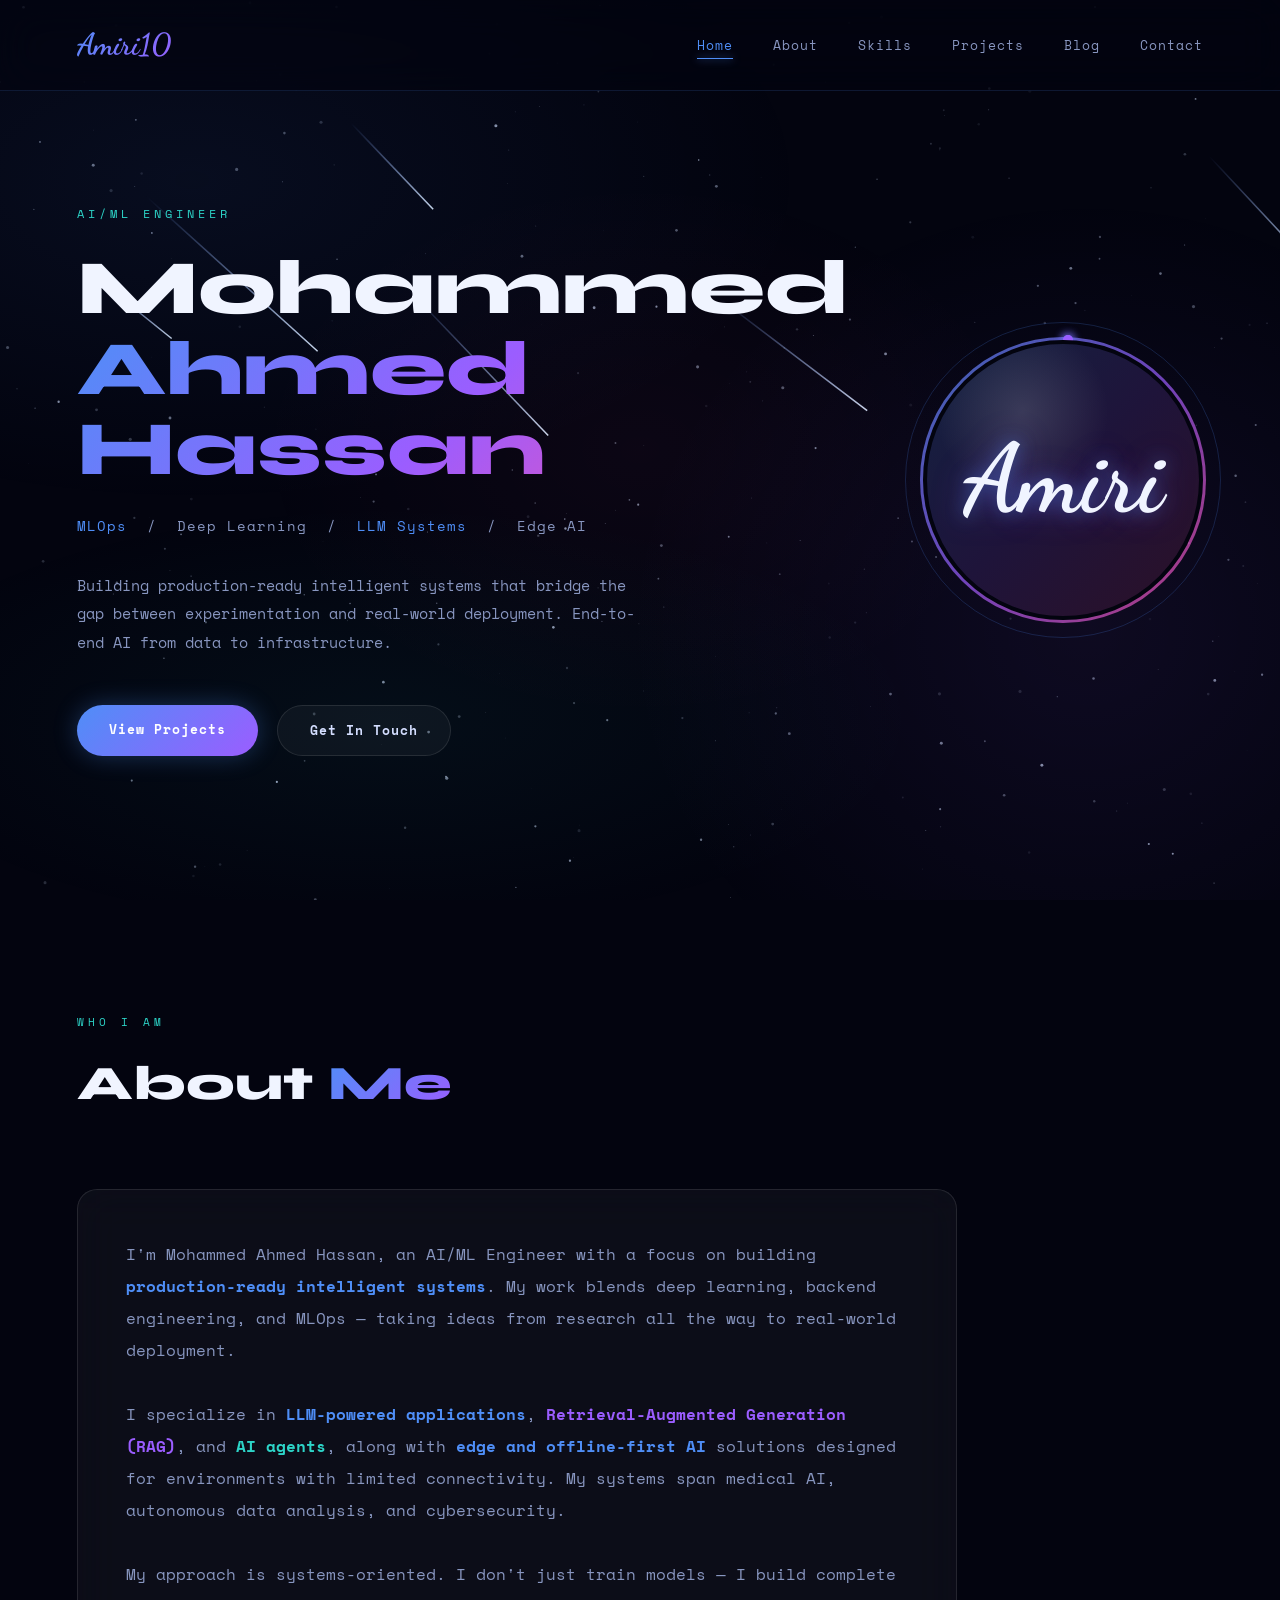
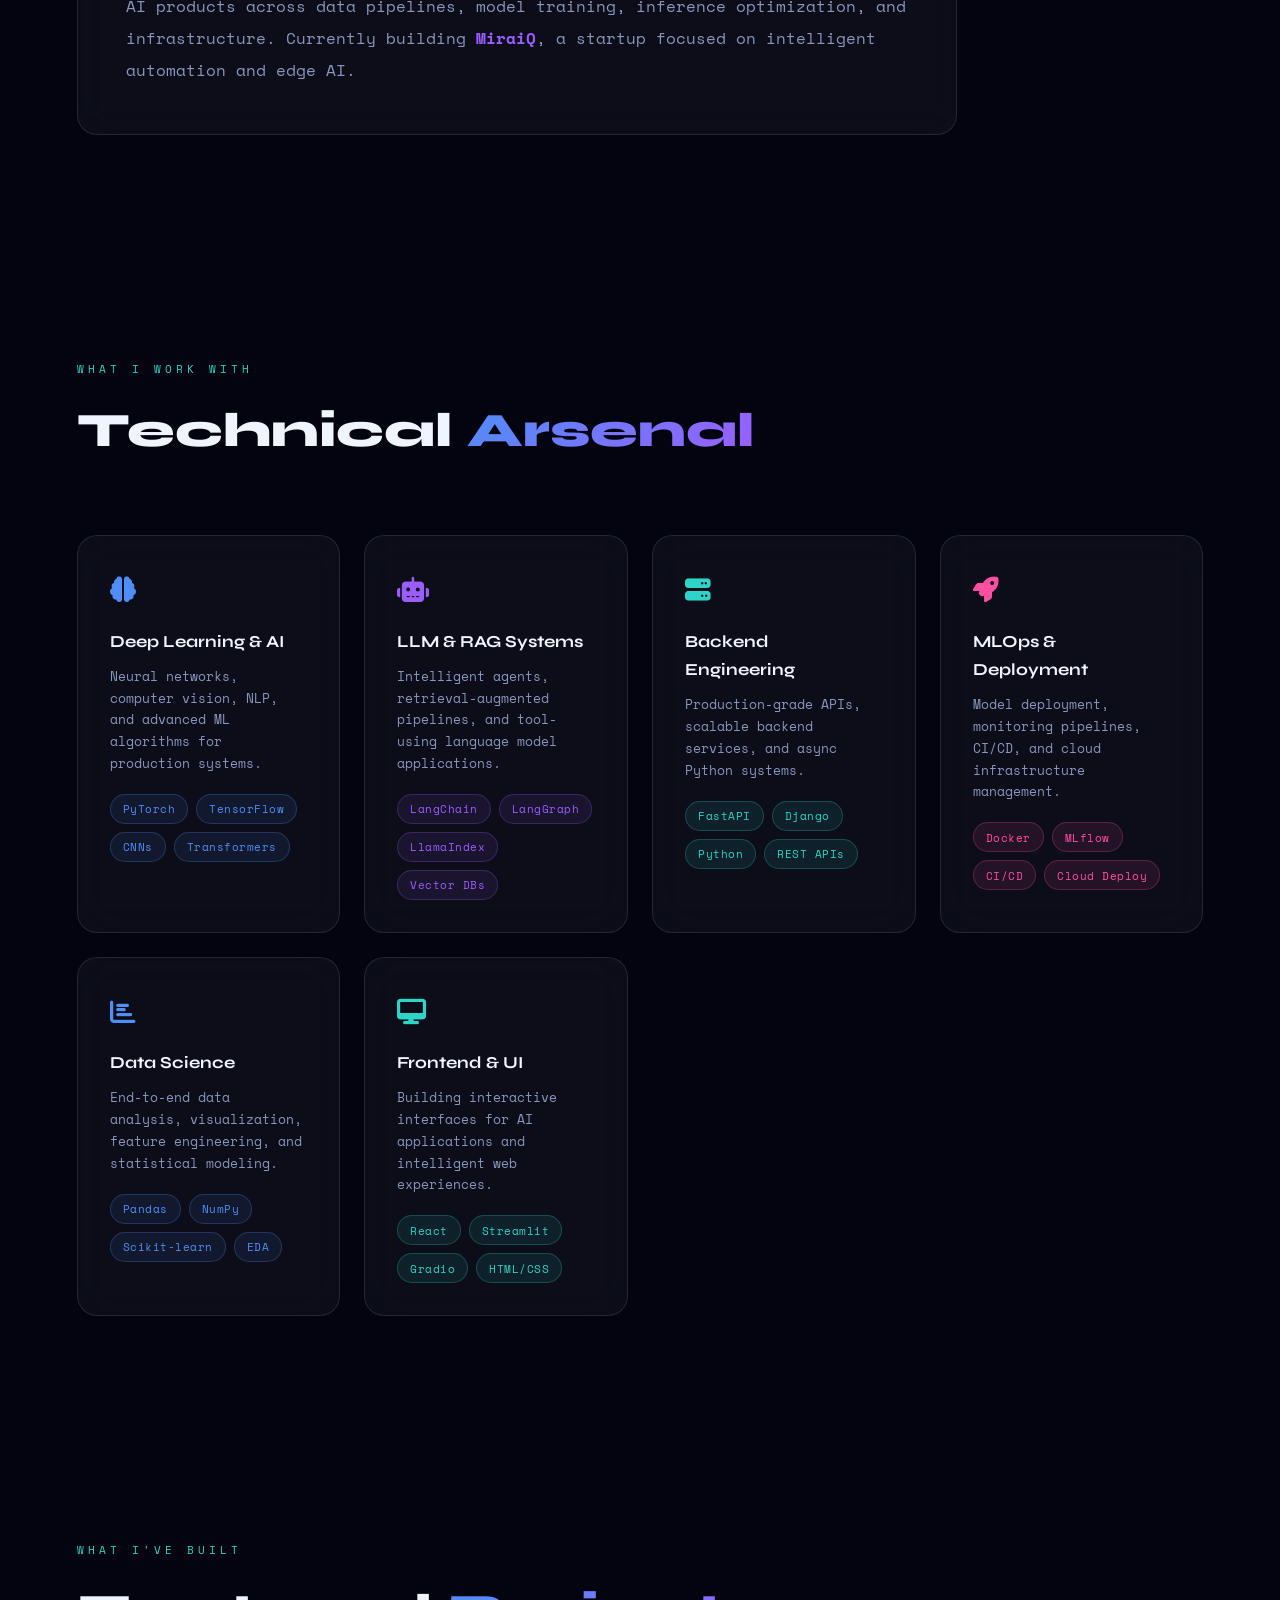
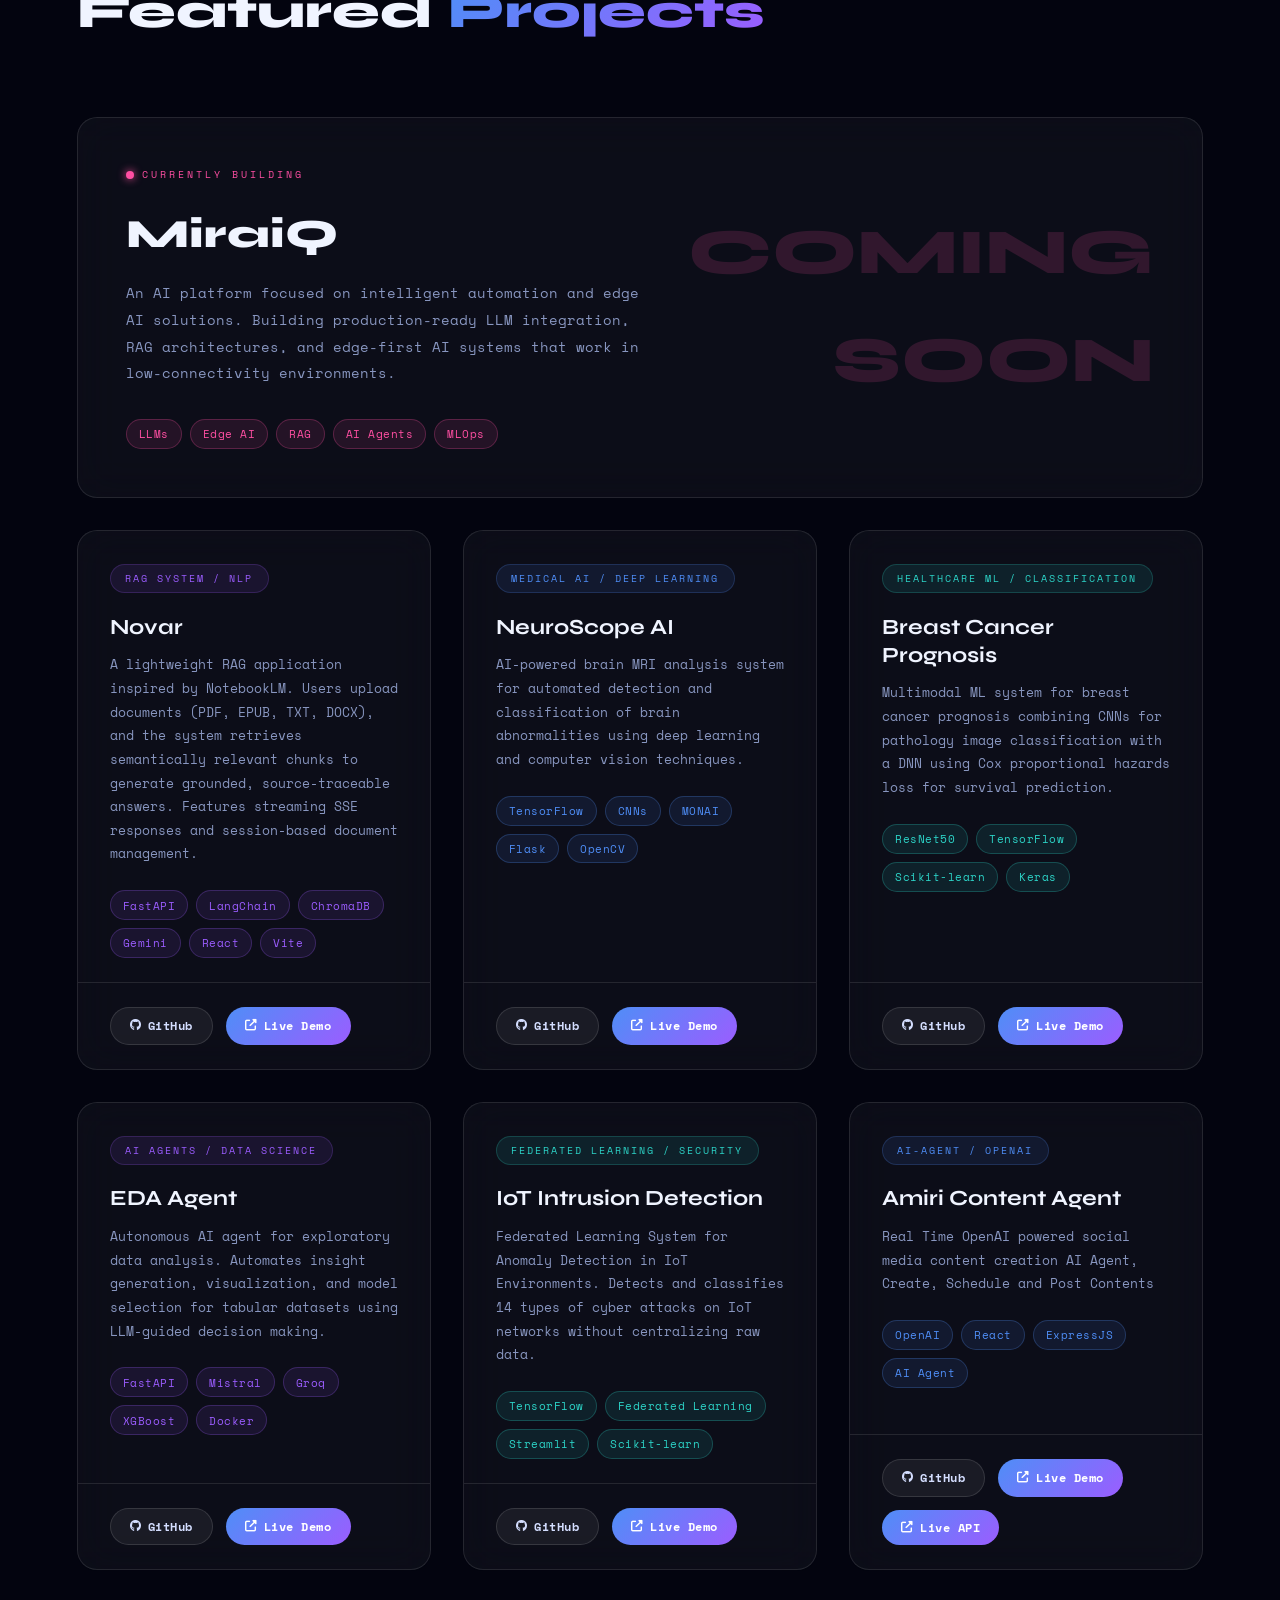
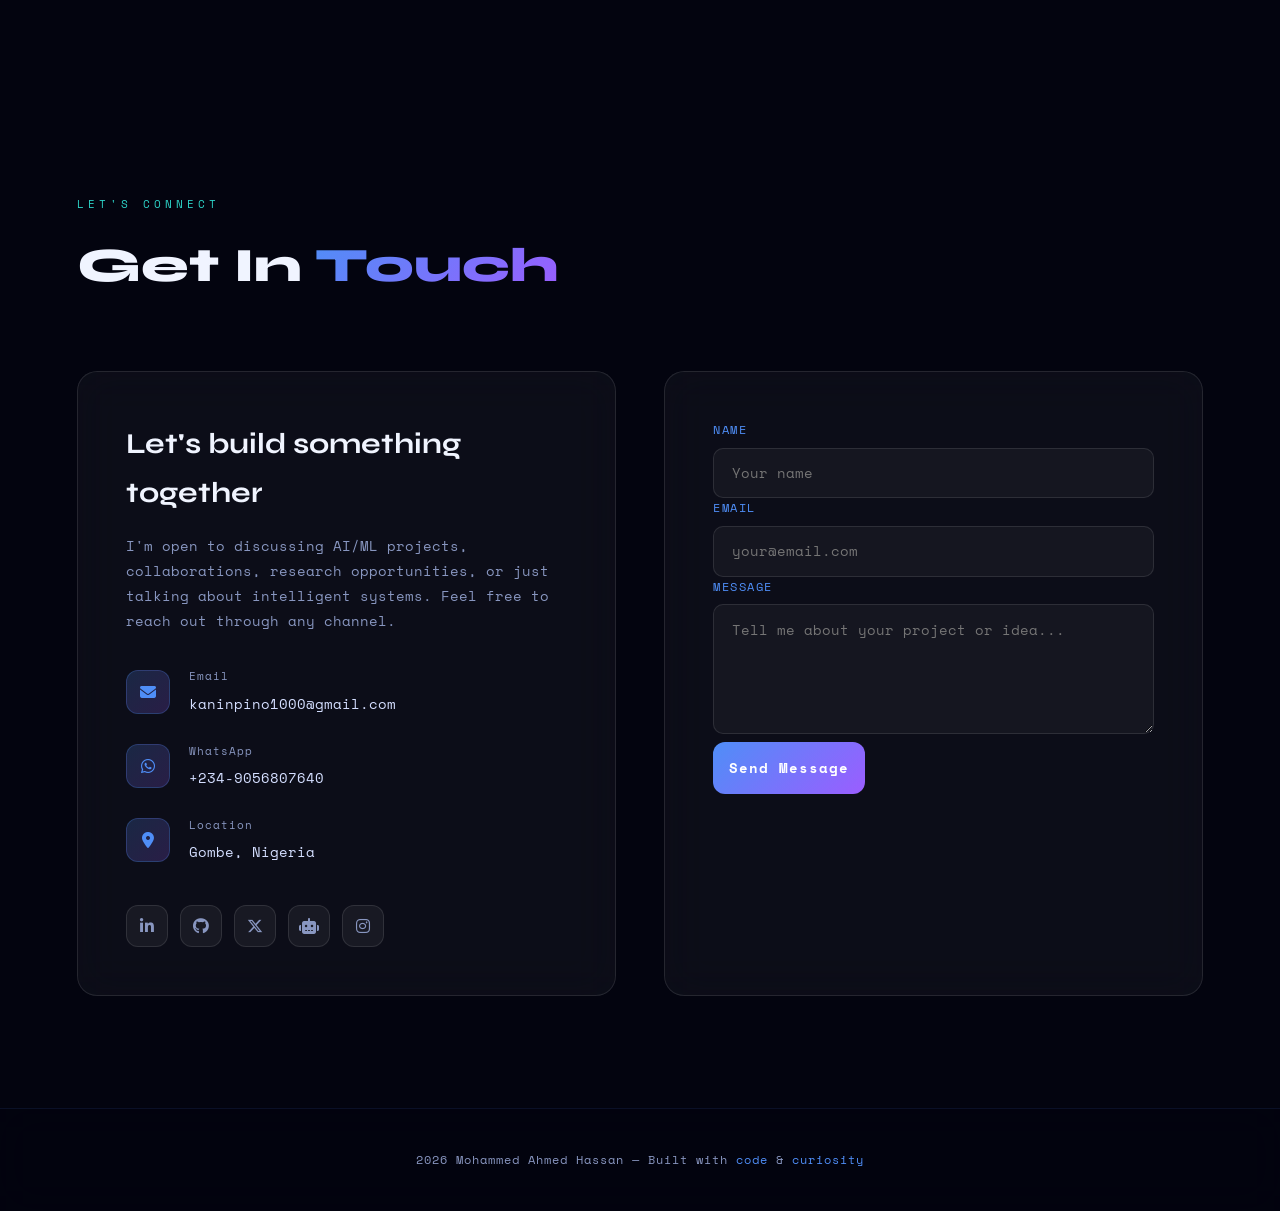
==== index.html @ 3ca3cb8c "Initial commit" ====
<!DOCTYPE html>
<html lang="en">
<head>
    <meta charset="UTF-8">
    <meta name="viewport" content="width=device-width, initial-scale=1.0">
    <title>Mohammed Ahmed Hassan | AI/ML Engineer</title>
    <link href="https://fonts.googleapis.com/css2?family=Syne:wght@400;600;700;800&family=Space+Mono:wght@400;700&family=Dancing+Script:wght@400;700&display=swap" rel="stylesheet">
    <link rel="stylesheet" href="https://cdnjs.cloudflare.com/ajax/libs/font-awesome/6.5.1/css/all.min.css">
    <link rel="stylesheet" href="css/style.css">
</head>
<body>
    <canvas id="starfield"></canvas>
    <div class="nebula-layer"></div>

    <div class="content-wrapper">
        <nav>
            <a href="index.html" class="logo">Amiri10</a>
            <ul class="nav-links" id="navLinks">
                <li><a href="index.html" class="nav-link">Home</a></li>
                <li><a href="index.html#about" class="nav-link">About</a></li>
                <li><a href="index.html#skills" class="nav-link">Skills</a></li>
                <li><a href="index.html#projects" class="nav-link">Projects</a></li>
                <li><a href="blog.html" class="nav-link">Blog</a></li>
                <li><a href="index.html#contact" class="nav-link">Contact</a></li>
            </ul>
            <button class="hamburger" id="hamburger" aria-label="Toggle menu">
                <span></span>
                <span></span>
                <span></span>
            </button>
        </nav>

        <!-- HERO -->
        <section class="hero" id="home">
            <div class="hero-inner">
                <div class="hero-text">
                    <p class="hero-label">AI/ML Engineer</p>
                    <h1 class="hero-name">
                        <span class="line1">Mohammed</span>
                        <span class="line2">Ahmed Hassan</span>
                    </h1>
                    <p class="hero-roles">
                        <span>MLOps</span> &nbsp;/&nbsp; Deep Learning &nbsp;/&nbsp; <span>LLM Systems</span> &nbsp;/&nbsp; Edge AI
                    </p>
                    <p class="hero-desc">
                        Building production-ready intelligent systems that bridge the gap between experimentation and real-world deployment. End-to-end AI from data to infrastructure.
                    </p>
                    <div class="hero-btns">
                        <a href="#projects" class="btn btn-primary">View Projects</a>
                        <a href="#contact" class="btn btn-ghost">Get In Touch</a>
                    </div>
                </div>
                <div class="hero-photo-wrap">
                    <div class="orbit-dot"></div>
                    <div class="orbit-dot"></div>
                    <div class="hero-photo text-avatar">Amiri</div>
                </div>
            </div>
        </section>

        <!-- ABOUT -->
        <section id="about">
            <div class="section-header reveal">
                <span class="section-eyebrow">Who I am</span>
                <h2 class="section-title">About <span>Me</span></h2>
            </div>
            <div class="glass about-body reveal">
                I'm Mohammed Ahmed Hassan, an AI/ML Engineer with a focus on building
                <span class="highlight">production-ready intelligent systems</span>. My work blends deep learning,
                backend engineering, and MLOps — taking ideas from research all the way to real-world deployment.
                <br><br>
                I specialize in <span class="highlight">LLM-powered applications</span>,
                <span class="highlight-purple">Retrieval-Augmented Generation (RAG)</span>, and
                <span class="highlight-teal">AI agents</span>, along with
                <span class="highlight">edge and offline-first AI</span> solutions designed for environments
                with limited connectivity. My systems span medical AI, autonomous data analysis, and cybersecurity.
                <br><br>
                My approach is systems-oriented. I don't just train models — I build complete AI products across
                data pipelines, model training, inference optimization, and infrastructure. Currently building
                <span class="highlight-purple">MiraiQ</span>, a startup focused on intelligent automation and edge AI.
            </div>
        </section>

        <!-- SKILLS -->
        <section id="skills">
            <div class="section-header reveal">
                <span class="section-eyebrow">What I work with</span>
                <h2 class="section-title">Technical <span>Arsenal</span></h2>
            </div>
            <div class="skills-grid">
                <div class="glass skill-card reveal">
                    <span class="skill-icon" style="color: var(--nebula-blue)"><i class="fas fa-brain"></i></span>
                    <h3>Deep Learning & AI</h3>
                    <p>Neural networks, computer vision, NLP, and advanced ML algorithms for production systems.</p>
                    <div class="tags">
                        <span class="tag">PyTorch</span>
                        <span class="tag">TensorFlow</span>
                        <span class="tag">CNNs</span>
                        <span class="tag">Transformers</span>
                    </div>
                </div>
                <div class="glass skill-card reveal">
                    <span class="skill-icon" style="color: var(--nebula-purple)"><i class="fas fa-robot"></i></span>
                    <h3>LLM & RAG Systems</h3>
                    <p>Intelligent agents, retrieval-augmented pipelines, and tool-using language model applications.</p>
                    <div class="tags">
                        <span class="tag purple">LangChain</span>
                        <span class="tag purple">LangGraph</span>
                        <span class="tag purple">LlamaIndex</span>
                        <span class="tag purple">Vector DBs</span>
                    </div>
                </div>
                <div class="glass skill-card reveal">
                    <span class="skill-icon" style="color: var(--nebula-teal)"><i class="fas fa-server"></i></span>
                    <h3>Backend Engineering</h3>
                    <p>Production-grade APIs, scalable backend services, and async Python systems.</p>
                    <div class="tags">
                        <span class="tag teal">FastAPI</span>
                        <span class="tag teal">Django</span>
                        <span class="tag teal">Python</span>
                        <span class="tag teal">REST APIs</span>
                    </div>
                </div>
                <div class="glass skill-card reveal">
                    <span class="skill-icon" style="color: var(--nebula-pink)"><i class="fas fa-rocket"></i></span>
                    <h3>MLOps & Deployment</h3>
                    <p>Model deployment, monitoring pipelines, CI/CD, and cloud infrastructure management.</p>
                    <div class="tags">
                        <span class="tag pink">Docker</span>
                        <span class="tag pink">MLflow</span>
                        <span class="tag pink">CI/CD</span>
                        <span class="tag pink">Cloud Deploy</span>
                    </div>
                </div>
                <div class="glass skill-card reveal">
                    <span class="skill-icon" style="color: var(--nebula-blue)"><i class="fas fa-chart-bar"></i></span>
                    <h3>Data Science</h3>
                    <p>End-to-end data analysis, visualization, feature engineering, and statistical modeling.</p>
                    <div class="tags">
                        <span class="tag">Pandas</span>
                        <span class="tag">NumPy</span>
                        <span class="tag">Scikit-learn</span>
                        <span class="tag">EDA</span>
                    </div>
                </div>
                <div class="glass skill-card reveal">
                    <span class="skill-icon" style="color: var(--nebula-teal)"><i class="fas fa-desktop"></i></span>
                    <h3>Frontend & UI</h3>
                    <p>Building interactive interfaces for AI applications and intelligent web experiences.</p>
                    <div class="tags">
                        <span class="tag teal">React</span>
                        <span class="tag teal">Streamlit</span>
                        <span class="tag teal">Gradio</span>
                        <span class="tag teal">HTML/CSS</span>
                    </div>
                </div>
            </div>
        </section>

        <!-- PROJECTS -->
        <section id="projects">
            <div class="section-header reveal">
                <span class="section-eyebrow">What I've built</span>
                <h2 class="section-title">Featured <span>Projects</span></h2>
            </div>
            <div class="projects-grid">

                <!-- MiraiQ Featured -->
                <div class="glass featured-card reveal">
                    <div>
                        <div class="featured-label">
                            <div class="pulse-dot"></div>
                            Currently Building
                        </div>
                        <h3>MiraiQ</h3>
                        <p>An AI platform focused on intelligent automation and edge AI solutions. Building production-ready LLM integration, RAG architectures, and edge-first AI systems that work in low-connectivity environments.</p>
                        <div class="tags" style="margin-bottom: 0;">
                            <span class="tag pink">LLMs</span>
                            <span class="tag pink">Edge AI</span>
                            <span class="tag pink">RAG</span>
                            <span class="tag pink">AI Agents</span>
                            <span class="tag pink">MLOps</span>
                        </div>
                    </div>
                    <div style="text-align: right; padding: 1rem 0;">
                        <div style="font-size: 4rem; opacity: 0.15; font-family: 'Syne', sans-serif; font-weight: 800; color: var(--nebula-pink); white-space: nowrap;">COMING<br>SOON</div>
                    </div>
                </div>

                <!-- NOVAR -->
                <div class="glass project-card reveal">
                    <div class="project-top">
                        <span class="project-badge purple">RAG System / NLP</span>
                        <h3>Novar</h3>
                        <p>A lightweight RAG application inspired by NotebookLM. Users upload documents (PDF, EPUB, TXT, DOCX), and the system retrieves semantically relevant chunks to generate grounded, source-traceable answers. Features streaming SSE responses and session-based document management.</p>
                        <div class="tags">
                            <span class="tag purple">FastAPI</span>
                            <span class="tag purple">LangChain</span>
                            <span class="tag purple">ChromaDB</span>
                            <span class="tag purple">Gemini</span>
                            <span class="tag purple">React</span>
                            <span class="tag purple">Vite</span>
                        </div>
                    </div>
                    <div class="project-bottom">
                        <a href="https://github.com/MohammedAH10/Novar-Network-of-Vecrtorized-Archive-Retrieval" target="_blank" class="proj-link github"><i class="fab fa-github"></i> GitHub</a>
                        <a href="https://novar-ui.onrender.com" target="_blank" class="proj-link demo"><i class="fas fa-external-link-alt"></i> Live Demo</a>
                    </div>
                </div>

                <!-- Brain MRI -->
                <div class="glass project-card reveal">
                    <div class="project-top">
                        <span class="project-badge">Medical AI / Deep Learning</span>
                        <h3>NeuroScope AI</h3>
                        <p>AI-powered brain MRI analysis system for automated detection and classification of brain abnormalities using deep learning and computer vision techniques.</p>
                        <div class="tags">
                            <span class="tag">TensorFlow</span>
                            <span class="tag">CNNs</span>
                            <span class="tag">MONAI</span>
                            <span class="tag">Flask</span>
                            <span class="tag">OpenCV</span>
                        </div>
                    </div>
                    <div class="project-bottom">
                        <a href="https://github.com/MohammedAH10/MyFinalYearProject" target="_blank" class="proj-link github"><i class="fab fa-github"></i> GitHub</a>
                        <a href="https://huggingface.co/spaces/MohammedAH/NeuroScope-AI" target="_blank" class="proj-link demo"><i class="fas fa-external-link-alt"></i> Live Demo</a>
                    </div>
                </div>

                <!-- Breast Cancer -->
                <div class="glass project-card reveal">
                    <div class="project-top">
                        <span class="project-badge teal">Healthcare ML / Classification</span>
                        <h3>Breast Cancer Prognosis</h3>
                        <p>Multimodal ML system for breast cancer prognosis combining CNNs for pathology image classification with a DNN using Cox proportional hazards loss for survival prediction.</p>
                        <div class="tags">
                            <span class="tag teal">ResNet50</span>
                            <span class="tag teal">TensorFlow</span>
                            <span class="tag teal">Scikit-learn</span>
                            <span class="tag teal">Keras</span>
                        </div>
                    </div>
                    <div class="project-bottom">
                        <a href="https://github.com/MohammedAH10/BreastCancerPrognosis" target="_blank" class="proj-link github"><i class="fab fa-github"></i> GitHub</a>
                        <a href="https://breastcancerprognosis-1.onrender.com" target="_blank" class="proj-link demo"><i class="fas fa-external-link-alt"></i> Live Demo</a>
                    </div>
                </div>

                <!-- EDA Agent -->
                <div class="glass project-card reveal">
                    <div class="project-top">
                        <span class="project-badge purple">AI Agents / Data Science</span>
                        <h3>EDA Agent</h3>
                        <p>Autonomous AI agent for exploratory data analysis. Automates insight generation, visualization, and model selection for tabular datasets using LLM-guided decision making.</p>
                        <div class="tags">
                            <span class="tag purple">FastAPI</span>
                            <span class="tag purple">Mistral</span>
                            <span class="tag purple">Groq</span>
                            <span class="tag purple">XGBoost</span>
                            <span class="tag purple">Docker</span>
                        </div>
                    </div>
                    <div class="project-bottom">
                        <a href="https://github.com/MohammedAH10/ExploratoryDataAnalysis-Agent" target="_blank" class="proj-link github"><i class="fab fa-github"></i> GitHub</a>
                        <a href="https://exploratorydataanalysis-agent.onrender.com" target="_blank" class="proj-link demo"><i class="fas fa-external-link-alt"></i> Live Demo</a>
                    </div>
                </div>

                <!-- IoT Intrusion -->
                <div class="glass project-card reveal">
                    <div class="project-top">
                        <span class="project-badge teal">Federated Learning / Security</span>
                        <h3>IoT Intrusion Detection</h3>
                        <p>Federated Learning System for Anomaly Detection in IoT Environments. Detects and classifies 14 types of cyber attacks on IoT networks without centralizing raw data.</p>
                        <div class="tags">
                            <span class="tag teal">TensorFlow</span>
                            <span class="tag teal">Federated Learning</span>
                            <span class="tag teal">Streamlit</span>
                            <span class="tag teal">Scikit-learn</span>
                        </div>
                    </div>
                    <div class="project-bottom">
                        <a href="https://huggingface.co/spaces/MohammedAH/Intrusion-Detection/tree/main" target="_blank" class="proj-link github"><i class="fab fa-github"></i> GitHub</a>
                        <a href="https://huggingface.co/spaces/MohammedAH/Intrusion-Detection" target="_blank" class="proj-link demo"><i class="fas fa-external-link-alt"></i> Live Demo</a>
                    </div>
                </div>

                <!-- Social media content agent -->
                <div class="glass project-card reveal">
                    <div class="project-top">
                        <span class="project-badge">AI-Agent / OpenAI</span>
                        <h3>Amiri Content Agent</h3>
                        <p>Real Time OpenAI powered social media content creation AI Agent, Create, Schedule and Post Contents</p>
                        <div class="tags">
                            <span class="tag">OpenAI</span>
                            <span class="tag">React</span>
                            <span class="tag">ExpressJS</span>
                            <span class="tag">AI Agent</span>
                        </div>
                    </div>
                    <div class="project-bottom">
                        <a href="https://github.com/MohammedAH10/Lyra-Content-Agent" target="_blank" class="proj-link github"><i class="fab fa-github"></i> GitHub</a>
                        <a href="https://amiri-content-agent.vercel.app" target="_blank" class="proj-link demo"><i class="fas fa-external-link-alt"></i> Live Demo</a>
                        <a href="https://lyra-content-agent.vercel.app" target="_blank" class="proj-link demo"><i class="fas fa-external-link-alt"></i> Live API</a>
                    </div>
                </div>

            </div>
        </section>

        <!-- CONTACT -->
        <section id="contact">
            <div class="section-header reveal">
                <span class="section-eyebrow">Let's connect</span>
                <h2 class="section-title">Get In <span>Touch</span></h2>
            </div>
            <div class="contact-grid">
                <div class="glass contact-left reveal">
                    <h3>Let's build something together</h3>
                    <p>I'm open to discussing AI/ML projects, collaborations, research opportunities, or just talking about intelligent systems. Feel free to reach out through any channel.</p>

                    <div class="contact-item">
                        <div class="contact-icon"><i class="fas fa-envelope"></i></div>
                        <div class="info">
                            <p>Email</p>
                            <a href="mailto:kaninpino1000@gmail.com">kaninpino1000@gmail.com</a>
                        </div>
                    </div>
                    <div class="contact-item">
                        <div class="contact-icon"><i class="fab fa-whatsapp"></i></div>
                        <div class="info">
                            <p>WhatsApp</p>
                            <a href="https://wa.me/2349056807640" target="_blank">+234-9056807640</a>
                        </div>
                    </div>
                    <div class="contact-item">
                        <div class="contact-icon"><i class="fas fa-map-marker-alt"></i></div>
                        <div class="info">
                            <p>Location</p>
                            <span>Gombe, Nigeria</span>
                        </div>
                    </div>

                    <div class="socials">
                        <a href="https://www.linkedin.com/in/mohammedah10?" target="_blank" class="social-btn" title="LinkedIn"><i class="fab fa-linkedin-in"></i></a>
                        <a href="https://github.com/MohammedAH10" target="_blank" class="social-btn" title="GitHub"><i class="fab fa-github"></i></a>
                        <a href="https://x.com/MohammedAH70" target="_blank" class="social-btn" title="X (Twitter)"><i class="fab fa-x-twitter"></i></a>
                        <a href="https://huggingface.co/MohammedAH" target="_blank" class="social-btn" title="HuggingFace"><i class="fas fa-robot"></i></a>
                        <a href="https://www.instagram.com/moh_amir10" target="_blank" class="social-btn" title="Instagram"><i class="fab fa-instagram"></i></a>
                    </div>
                </div>

                <div class="glass contact-form reveal">
                    <form action="https://formspree.io/f/YOUR_FORM_ID" method="POST">
                        <div class="form-group">
                            <label for="name">Name</label>
                            <input type="text" id="name" name="name" placeholder="Your name" required>
                        </div>
                        <div class="form-group">
                            <label for="email">Email</label>
                            <input type="email" id="email" name="email" placeholder="your@email.com" required>
                        </div>
                        <div class="form-group">
                            <label for="message">Message</label>
                            <textarea id="message" name="message" placeholder="Tell me about your project or idea..." required></textarea>
                        </div>
                        <button type="submit" class="btn-submit">Send Message</button>
                    </form>
                </div>
            </div>
        </section>

        <footer>
            <p>2026 Mohammed Ahmed Hassan &mdash; Built with <span>code</span> &amp; <span>curiosity</span></p>
        </footer>
    </div>

    <script src="js/app.js"></script>
</body>
</html>
---- css/style.css ----
/* =============================================
   SHARED DESIGN SYSTEM
   Mohammed Ahmed Hassan — Portfolio & Blog
   ============================================= */

:root {
    --space-black: #03040f;
    --space-deep: #070b1a;
    --space-dark: #0c1228;
    --glass-bg: rgba(255, 255, 255, 0.04);
    --glass-border: rgba(255, 255, 255, 0.1);
    --glass-hover: rgba(255, 255, 255, 0.08);
    --nebula-blue: #4f8ef7;
    --nebula-purple: #9b5dff;
    --nebula-pink: #ff4fa3;
    --nebula-teal: #2dd4c8;
    --star-white: #e8f0ff;
    --text: #d4deff;
    --text-dim: #8896c0;
    --text-bright: #f0f4ff;
    --accent-glow: rgba(79, 142, 247, 0.3);
}

* { margin: 0; padding: 0; box-sizing: border-box; }
html { scroll-behavior: smooth; }

body {
    font-family: 'Space Mono', monospace;
    background: var(--space-black);
    color: var(--text);
    overflow-x: hidden;
    line-height: 1.7;
}

/* ---- CANVAS STARFIELD ---- */
#starfield {
    position: fixed;
    top: 0; left: 0;
    width: 100%; height: 100%;
    z-index: 0;
    pointer-events: none;
}

/* ---- NEBULA BACKGROUND ---- */
.nebula-layer {
    position: fixed;
    top: 0; left: 0;
    width: 100%; height: 100%;
    z-index: 0;
    pointer-events: none;
    background:
        radial-gradient(ellipse 80% 60% at 15% 20%, rgba(79, 142, 247, 0.07) 0%, transparent 60%),
        radial-gradient(ellipse 60% 80% at 85% 70%, rgba(155, 93, 255, 0.08) 0%, transparent 60%),
        radial-gradient(ellipse 50% 50% at 50% 50%, rgba(255, 79, 163, 0.04) 0%, transparent 60%),
        radial-gradient(ellipse 70% 40% at 30% 80%, rgba(45, 212, 200, 0.05) 0%, transparent 60%);
    animation: nebulaDrift 25s ease-in-out infinite alternate;
}

@keyframes nebulaDrift {
    0%   { opacity: 0.7; transform: scale(1); }
    50%  { opacity: 1;   transform: scale(1.05); }
    100% { opacity: 0.8; transform: scale(1.02); }
}

/* ---- CONTENT WRAPPER ---- */
.content-wrapper { position: relative; z-index: 1; }

/* ---- NAV ---- */
nav {
    position: fixed;
    top: 0; width: 100%;
    padding: 1.2rem 6%;
    display: flex;
    justify-content: space-between;
    align-items: center;
    z-index: 1000;
    background: rgba(3, 4, 15, 0.6);
    backdrop-filter: blur(20px);
    -webkit-backdrop-filter: blur(20px);
    border-bottom: 1px solid rgba(79, 142, 247, 0.15);
}

.logo {
    font-family: 'Dancing Script', cursive;
    font-size: 1.9rem;
    font-weight: 700;
    background: linear-gradient(135deg, var(--nebula-blue), var(--nebula-purple));
    -webkit-background-clip: text;
    -webkit-text-fill-color: transparent;
    background-clip: text;
    letter-spacing: 0;
    text-decoration: none;
}

.nav-links { display: flex; gap: 2.5rem; list-style: none; }

.nav-links a {
    color: var(--text-dim);
    text-decoration: none;
    font-size: 0.8rem;
    font-weight: 400;
    letter-spacing: 1px;
    transition: color 0.3s;
    position: relative;
}
.nav-links a:hover { color: var(--nebula-blue); }

.nav-links a.active {
    color: var(--nebula-blue);
}
.nav-links a.active::after {
    content: '';
    position: absolute;
    bottom: -4px;
    left: 0; right: 0;
    height: 1px;
    background: var(--nebula-blue);
    box-shadow: 0 0 8px var(--nebula-blue);
}

/* ---- SECTIONS ---- */
section {
    padding: 7rem 6%;
    max-width: 1300px;
    margin: 0 auto;
}

.section-header { margin-bottom: 4rem; }

.section-eyebrow {
    font-size: 0.7rem;
    letter-spacing: 4px;
    color: var(--nebula-teal);
    text-transform: uppercase;
    margin-bottom: 0.75rem;
    display: block;
}

.section-title {
    font-family: 'Syne', sans-serif;
    font-size: clamp(2rem, 4vw, 3rem);
    font-weight: 800;
    color: var(--text-bright);
}

.section-title span {
    background: linear-gradient(135deg, var(--nebula-blue), var(--nebula-purple));
    -webkit-background-clip: text;
    -webkit-text-fill-color: transparent;
    background-clip: text;
}

/* ---- GLASS CARD ---- */
.glass {
    background: var(--glass-bg);
    border: 1px solid var(--glass-border);
    backdrop-filter: blur(20px);
    -webkit-backdrop-filter: blur(20px);
    border-radius: 20px;
    transition: all 0.35s ease;
}

.glass:hover {
    background: var(--glass-hover);
    border-color: rgba(79, 142, 247, 0.25);
    box-shadow: 0 8px 40px rgba(79, 142, 247, 0.1);
    transform: translateY(-4px);
}

/* ---- TAGS ---- */
.tags { display: flex; flex-wrap: wrap; gap: 0.5rem; }

.tag {
    padding: 0.28rem 0.75rem;
    font-size: 0.7rem;
    border-radius: 50px;
    background: rgba(79, 142, 247, 0.1);
    border: 1px solid rgba(79, 142, 247, 0.25);
    color: var(--nebula-blue);
    letter-spacing: 0.5px;
}

.tag.purple {
    background: rgba(155, 93, 255, 0.1);
    border-color: rgba(155, 93, 255, 0.25);
    color: var(--nebula-purple);
}

.tag.teal {
    background: rgba(45, 212, 200, 0.1);
    border-color: rgba(45, 212, 200, 0.25);
    color: var(--nebula-teal);
}

.tag.pink {
    background: rgba(255, 79, 163, 0.1);
    border-color: rgba(255, 79, 163, 0.25);
    color: var(--nebula-pink);
}

/* ---- BUTTONS ---- */
.btn {
    padding: 0.85rem 2rem;
    font-family: 'Space Mono', monospace;
    font-size: 0.8rem;
    font-weight: 700;
    letter-spacing: 1px;
    text-decoration: none;
    border: none;
    cursor: pointer;
    transition: all 0.3s;
    display: inline-block;
}

.btn-primary {
    background: linear-gradient(135deg, var(--nebula-blue), var(--nebula-purple));
    color: #fff;
    border-radius: 50px;
    box-shadow: 0 0 25px rgba(79, 142, 247, 0.3);
}
.btn-primary:hover {
    transform: translateY(-3px);
    box-shadow: 0 8px 35px rgba(79, 142, 247, 0.5);
}

.btn-ghost {
    background: var(--glass-bg);
    color: var(--text);
    border: 1px solid var(--glass-border);
    border-radius: 50px;
    backdrop-filter: blur(10px);
}
.btn-ghost:hover {
    background: var(--glass-hover);
    border-color: rgba(79, 142, 247, 0.4);
    transform: translateY(-3px);
}

/* ---- FOOTER ---- */
footer {
    padding: 2.5rem 6%;
    text-align: center;
    border-top: 1px solid rgba(79, 142, 247, 0.1);
    background: rgba(3, 4, 15, 0.7);
    backdrop-filter: blur(20px);
    position: relative;
    z-index: 1;
}

footer p {
    font-size: 0.78rem;
    color: var(--text-dim);
    letter-spacing: 1px;
}

footer span { color: var(--nebula-blue); }

/* ---- HAMBURGER ---- */
.hamburger {
    display: none;
    flex-direction: column;
    justify-content: center;
    gap: 5px;
    background: none;
    border: none;
    cursor: pointer;
    padding: 6px;
    z-index: 1100;
}
.hamburger span {
    display: block;
    width: 24px;
    height: 2px;
    background: var(--text);
    border-radius: 2px;
    transition: transform 0.3s, opacity 0.3s, background 0.3s;
    transform-origin: center;
}
.hamburger.open span:nth-child(1) { transform: translateY(7px) rotate(45deg); background: var(--nebula-blue); }
.hamburger.open span:nth-child(2) { opacity: 0; transform: scaleX(0); }
.hamburger.open span:nth-child(3) { transform: translateY(-7px) rotate(-45deg); background: var(--nebula-blue); }

/* ---- SCROLL REVEAL ---- */
.reveal {
    opacity: 0;
    transform: translateY(30px);
    transition: opacity 0.7s ease, transform 0.7s ease;
}
.reveal.visible {
    opacity: 1;
    transform: translateY(0);
}

/* ---- ANIMATIONS ---- */
@keyframes fadeUp {
    from { opacity: 0; transform: translateY(24px); }
    to   { opacity: 1; transform: translateY(0); }
}

@keyframes spinSlow { to { transform: rotate(360deg); } }

@keyframes orbit { to { transform: rotate(360deg) translateX(-5px); } }

@keyframes pulseDot {
    0%, 100% { transform: scale(1); opacity: 1; }
    50%       { transform: scale(1.5); opacity: 0.5; }
}

/* ============================================
   INDEX — HERO
   ============================================ */
.hero {
    min-height: 100vh;
    display: flex;
    align-items: center;
    padding: 120px 6% 60px;
}

.hero-inner {
    max-width: 1200px;
    width: 100%;
    display: flex;
    align-items: center;
    gap: 5rem;
    flex-wrap: wrap;
}

.hero-text { flex: 1; min-width: 300px; }

.hero-label {
    font-size: 0.75rem;
    letter-spacing: 4px;
    color: var(--nebula-teal);
    text-transform: uppercase;
    margin-bottom: 1.5rem;
    opacity: 0;
    animation: fadeUp 0.8s 0.2s ease forwards;
}

.hero-name {
    font-family: 'Syne', sans-serif;
    font-size: clamp(2.8rem, 6vw, 5.5rem);
    font-weight: 800;
    line-height: 1.05;
    margin-bottom: 1.5rem;
    opacity: 0;
    animation: fadeUp 0.8s 0.4s ease forwards;
}

.hero-name .line1 { color: var(--text-bright); display: block; }
.hero-name .line2 {
    background: linear-gradient(135deg, var(--nebula-blue), var(--nebula-purple), var(--nebula-pink));
    -webkit-background-clip: text;
    -webkit-text-fill-color: transparent;
    background-clip: text;
    display: block;
}

.hero-roles {
    font-size: 0.9rem;
    color: var(--text-dim);
    margin-bottom: 2rem;
    letter-spacing: 1px;
    opacity: 0;
    animation: fadeUp 0.8s 0.5s ease forwards;
}
.hero-roles span { color: var(--nebula-blue); }

.hero-desc {
    font-size: 0.95rem;
    line-height: 1.9;
    color: var(--text-dim);
    max-width: 560px;
    margin-bottom: 3rem;
    opacity: 0;
    animation: fadeUp 0.8s 0.6s ease forwards;
}

.hero-btns {
    display: flex;
    gap: 1.2rem;
    flex-wrap: wrap;
    opacity: 0;
    animation: fadeUp 0.8s 0.7s ease forwards;
}

/* Profile signature */
.hero-photo-wrap {
    position: relative;
    width: 280px;
    height: 280px;
    flex-shrink: 0;
    opacity: 0;
    animation: fadeUp 0.8s 0.5s ease forwards;
}

.hero-photo-wrap::before {
    content: '';
    position: absolute;
    inset: -3px;
    border-radius: 50%;
    background: linear-gradient(135deg, var(--nebula-blue), var(--nebula-purple), var(--nebula-pink));
    animation: spinSlow 8s linear infinite;
    opacity: 0.7;
}

.hero-photo-wrap::after {
    content: '';
    position: absolute;
    inset: -18px;
    border-radius: 50%;
    border: 1px solid rgba(79, 142, 247, 0.2);
    animation: spinSlow 15s linear infinite reverse;
}

.hero-photo {
    width: 100%;
    height: 100%;
    border-radius: 50%;
    position: relative;
    z-index: 1;
    border: 4px solid var(--space-black);
}

.text-avatar {
    display: flex;
    align-items: center;
    justify-content: center;
    font-family: 'Dancing Script', cursive;
    font-size: clamp(3.8rem, 8vw, 6rem);
    font-weight: 700;
    letter-spacing: 0;
    background:
        radial-gradient(circle at 35% 25%, rgba(255, 255, 255, 0.14), transparent 32%),
        linear-gradient(135deg, rgba(79, 142, 247, 0.22), rgba(155, 93, 255, 0.18), rgba(255, 79, 163, 0.16)),
        var(--space-black);
    color: var(--text-bright);
    text-shadow:
        0 0 18px rgba(79, 142, 247, 0.45),
        0 0 34px rgba(155, 93, 255, 0.35);
    user-select: none;
}

.orbit-dot {
    position: absolute;
    width: 10px; height: 10px;
    border-radius: 50%;
    background: var(--nebula-blue);
    box-shadow: 0 0 10px var(--nebula-blue);
    top: -5px; left: 50%;
    transform-origin: 0 145px;
    animation: orbit 6s linear infinite;
}
.orbit-dot:nth-child(2) {
    background: var(--nebula-purple);
    box-shadow: 0 0 10px var(--nebula-purple);
    animation-delay: -3s;
}

/* ============================================
   INDEX — ABOUT
   ============================================ */
#about .about-body {
    padding: 3rem;
    font-size: 1rem;
    line-height: 2;
    color: var(--text-dim);
    max-width: 880px;
}

.highlight        { color: var(--nebula-blue);   font-weight: 700; }
.highlight-purple { color: var(--nebula-purple);  font-weight: 700; }
.highlight-teal   { color: var(--nebula-teal);    font-weight: 700; }

/* ============================================
   INDEX — SKILLS
   ============================================ */
.skills-grid {
    display: grid;
    grid-template-columns: repeat(auto-fit, minmax(240px, 1fr));
    gap: 1.5rem;
}

.skill-card { padding: 2rem; }

.skill-icon {
    font-size: 1.6rem;
    margin-bottom: 1rem;
    display: block;
}

.skill-card h3 {
    font-family: 'Syne', sans-serif;
    font-size: 1.05rem;
    font-weight: 700;
    color: var(--text-bright);
    margin-bottom: 0.6rem;
}

.skill-card p {
    font-size: 0.8rem;
    color: var(--text-dim);
    margin-bottom: 1.2rem;
    line-height: 1.7;
}

/* ============================================
   INDEX — PROJECTS
   ============================================ */
.projects-grid {
    display: grid;
    grid-template-columns: repeat(auto-fit, minmax(340px, 1fr));
    gap: 2rem;
}

.project-card {
    display: flex;
    flex-direction: column;
    overflow: hidden;
}

.project-top {
    padding: 2rem 2rem 1.5rem;
    flex: 1;
}

.project-badge {
    display: inline-block;
    font-size: 0.65rem;
    letter-spacing: 2px;
    text-transform: uppercase;
    padding: 0.3rem 0.9rem;
    border-radius: 50px;
    background: rgba(79, 142, 247, 0.1);
    border: 1px solid rgba(79, 142, 247, 0.2);
    color: var(--nebula-blue);
    margin-bottom: 1.2rem;
}
.project-badge.purple { background: rgba(155, 93, 255, 0.1); border-color: rgba(155, 93, 255, 0.2); color: var(--nebula-purple); }
.project-badge.teal   { background: rgba(45, 212, 200, 0.1);  border-color: rgba(45, 212, 200, 0.2);  color: var(--nebula-teal); }
.project-badge.pink   { background: rgba(255, 79, 163, 0.1);  border-color: rgba(255, 79, 163, 0.2);  color: var(--nebula-pink); }

.project-card h3 {
    font-family: 'Syne', sans-serif;
    font-size: 1.35rem;
    font-weight: 700;
    color: var(--text-bright);
    margin-bottom: 0.8rem;
    line-height: 1.3;
}

.project-card p {
    font-size: 0.82rem;
    color: var(--text-dim);
    line-height: 1.8;
    margin-bottom: 1.5rem;
}

.project-bottom {
    padding: 1.5rem 2rem;
    border-top: 1px solid var(--glass-border);
    display: flex;
    gap: 0.8rem;
    flex-wrap: wrap;
}

.proj-link {
    padding: 0.5rem 1.2rem;
    font-family: 'Space Mono', monospace;
    font-size: 0.72rem;
    font-weight: 700;
    letter-spacing: 0.5px;
    text-decoration: none;
    border-radius: 50px;
    transition: all 0.3s;
    display: flex;
    align-items: center;
    gap: 0.4rem;
}

.proj-link.github {
    background: rgba(255,255,255,0.06);
    border: 1px solid rgba(255,255,255,0.12);
    color: var(--text);
}
.proj-link.github:hover { background: rgba(255,255,255,0.12); border-color: rgba(255,255,255,0.25); }

.proj-link.demo {
    background: linear-gradient(135deg, var(--nebula-blue), var(--nebula-purple));
    color: #fff;
    border: none;
}
.proj-link.demo:hover { box-shadow: 0 4px 20px rgba(79, 142, 247, 0.4); transform: translateY(-2px); }

/* Featured card */
.featured-card {
    grid-column: 1 / -1;
    display: grid;
    grid-template-columns: 1fr auto;
    gap: 3rem;
    align-items: center;
    padding: 3rem;
}

.featured-label {
    font-size: 0.65rem;
    letter-spacing: 3px;
    color: var(--nebula-pink);
    text-transform: uppercase;
    display: flex;
    align-items: center;
    gap: 0.5rem;
    margin-bottom: 1rem;
}

.pulse-dot {
    width: 8px; height: 8px;
    border-radius: 50%;
    background: var(--nebula-pink);
    box-shadow: 0 0 8px var(--nebula-pink);
    animation: pulseDot 2s ease-in-out infinite;
}

.featured-card h3 {
    font-family: 'Syne', sans-serif;
    font-size: 2.5rem;
    font-weight: 800;
    color: var(--text-bright);
    margin-bottom: 0.8rem;
}

.featured-card p {
    font-size: 0.9rem;
    color: var(--text-dim);
    line-height: 1.85;
    max-width: 600px;
    margin-bottom: 2rem;
}

.featured-links { display: flex; gap: 1rem; flex-wrap: wrap; }

/* ============================================
   INDEX — CONTACT
   ============================================ */
.contact-grid {
    display: grid;
    grid-template-columns: 1fr 1fr;
    gap: 3rem;
}

.contact-left { padding: 3rem; }

.contact-left h3 {
    font-family: 'Syne', sans-serif;
    font-size: 1.8rem;
    font-weight: 700;
    color: var(--text-bright);
    margin-bottom: 1rem;
}

.contact-left p {
    font-size: 0.85rem;
    color: var(--text-dim);
    line-height: 1.85;
    margin-bottom: 2rem;
}

.contact-item {
    display: flex;
    align-items: center;
    gap: 1.2rem;
    margin-bottom: 1.5rem;
}

.contact-icon {
    width: 44px; height: 44px;
    border-radius: 12px;
    background: linear-gradient(135deg, rgba(79,142,247,0.2), rgba(155,93,255,0.2));
    border: 1px solid rgba(79,142,247,0.25);
    display: flex;
    align-items: center;
    justify-content: center;
    font-size: 1rem;
    color: var(--nebula-blue);
    flex-shrink: 0;
}

.contact-item .info p:first-child {
    font-size: 0.7rem;
    color: var(--text-dim);
    letter-spacing: 1px;
    margin-bottom: 0.15rem;
}

.contact-item .info a,
.contact-item .info span {
    font-size: 0.85rem;
    color: var(--text);
    text-decoration: none;
}
.contact-item .info a:hover { color: var(--nebula-blue); }

.socials {
    display: flex;
    gap: 0.75rem;
    margin-top: 2.5rem;
    flex-wrap: wrap;
}

.social-btn {
    width: 42px; height: 42px;
    border-radius: 12px;
    background: rgba(255,255,255,0.05);
    border: 1px solid rgba(255,255,255,0.1);
    display: flex;
    align-items: center;
    justify-content: center;
    color: var(--text-dim);
    text-decoration: none;
    font-size: 1rem;
    transition: all 0.3s;
}
.social-btn:hover {
    background: rgba(79,142,247,0.15);
    border-color: rgba(79,142,247,0.35);
    color: var(--nebula-blue);
    transform: translateY(-3px);
}

.contact-form { padding: 3rem; display: flex; flex-direction: column; gap: 1.2rem; }

.form-group { display: flex; flex-direction: column; gap: 0.5rem; }

.form-group label {
    font-size: 0.72rem;
    letter-spacing: 1.5px;
    text-transform: uppercase;
    color: var(--nebula-blue);
}

.form-group input,
.form-group textarea {
    background: rgba(255,255,255,0.04);
    border: 1px solid rgba(255,255,255,0.1);
    border-radius: 10px;
    padding: 0.9rem 1.1rem;
    color: var(--text);
    font-family: 'Space Mono', monospace;
    font-size: 0.85rem;
    transition: all 0.3s;
    resize: none;
}

.form-group input:focus,
.form-group textarea:focus {
    outline: none;
    border-color: rgba(79, 142, 247, 0.5);
    background: rgba(79, 142, 247, 0.05);
    box-shadow: 0 0 20px rgba(79, 142, 247, 0.1);
}

.form-group textarea { min-height: 130px; resize: vertical; }

.btn-submit {
    padding: 1rem;
    background: linear-gradient(135deg, var(--nebula-blue), var(--nebula-purple));
    color: #fff;
    border: none;
    border-radius: 12px;
    font-family: 'Space Mono', monospace;
    font-size: 0.85rem;
    font-weight: 700;
    letter-spacing: 1px;
    cursor: pointer;
    margin-top: 0.5rem;
    transition: all 0.3s;
}
.btn-submit:hover {
    box-shadow: 0 6px 30px rgba(79,142,247,0.4);
    transform: translateY(-2px);
}

/* ============================================
   BLOG — LISTING PAGE
   ============================================ */
.blog-hero {
    padding: 140px 6% 5rem;
    max-width: 1300px;
    margin: 0 auto;
}

.blog-hero-inner {
    display: flex;
    align-items: flex-end;
    justify-content: space-between;
    gap: 2rem;
    flex-wrap: wrap;
    margin-bottom: 3rem;
}

.blog-hero-text .page-eyebrow {
    font-size: 0.7rem;
    letter-spacing: 4px;
    color: var(--nebula-teal);
    text-transform: uppercase;
    margin-bottom: 0.75rem;
    display: block;
    opacity: 0;
    animation: fadeUp 0.7s 0.1s ease forwards;
}

.blog-hero-text h1 {
    font-family: 'Syne', sans-serif;
    font-size: clamp(2.4rem, 5vw, 4rem);
    font-weight: 800;
    color: var(--text-bright);
    line-height: 1.1;
    opacity: 0;
    animation: fadeUp 0.7s 0.25s ease forwards;
}

.blog-hero-text h1 span {
    background: linear-gradient(135deg, var(--nebula-blue), var(--nebula-purple));
    -webkit-background-clip: text;
    -webkit-text-fill-color: transparent;
    background-clip: text;
}

.blog-hero-text p {
    font-size: 0.9rem;
    color: var(--text-dim);
    margin-top: 1rem;
    max-width: 500px;
    line-height: 1.85;
    opacity: 0;
    animation: fadeUp 0.7s 0.4s ease forwards;
}

/* Filter bar */
.filter-bar {
    display: flex;
    gap: 0.6rem;
    flex-wrap: wrap;
    opacity: 0;
    animation: fadeUp 0.7s 0.5s ease forwards;
}

.filter-btn {
    padding: 0.45rem 1.1rem;
    font-family: 'Space Mono', monospace;
    font-size: 0.7rem;
    letter-spacing: 1px;
    border-radius: 50px;
    background: var(--glass-bg);
    border: 1px solid var(--glass-border);
    color: var(--text-dim);
    cursor: pointer;
    transition: all 0.25s;
}
.filter-btn:hover,
.filter-btn.active {
    background: rgba(79, 142, 247, 0.12);
    border-color: rgba(79, 142, 247, 0.4);
    color: var(--nebula-blue);
}

/* Blog grid */
.blog-grid {
    display: grid;
    grid-template-columns: repeat(auto-fill, minmax(340px, 1fr));
    gap: 2rem;
    padding: 0 6% 7rem;
    max-width: 1300px;
    margin: 0 auto;
}

/* Post card */
.post-card {
    display: flex;
    flex-direction: column;
    overflow: hidden;
    cursor: pointer;
    text-decoration: none;
}

.post-card:hover { transform: translateY(-6px); box-shadow: 0 12px 50px rgba(79, 142, 247, 0.12); }

.post-card-top {
    padding: 2rem 2rem 1.5rem;
    flex: 1;
    display: flex;
    flex-direction: column;
}

.post-meta {
    display: flex;
    align-items: center;
    gap: 0.8rem;
    margin-bottom: 1.2rem;
    flex-wrap: wrap;
}

.post-category {
    font-size: 0.62rem;
    letter-spacing: 2px;
    text-transform: uppercase;
    padding: 0.28rem 0.8rem;
    border-radius: 50px;
}

.post-date {
    font-size: 0.7rem;
    color: var(--text-dim);
    letter-spacing: 0.5px;
}

.post-read-time {
    font-size: 0.7rem;
    color: var(--text-dim);
    margin-left: auto;
}

.post-card h2 {
    font-family: 'Syne', sans-serif;
    font-size: 1.3rem;
    font-weight: 700;
    color: var(--text-bright);
    margin-bottom: 0.8rem;
    line-height: 1.35;
}

.post-card .post-excerpt {
    font-size: 0.82rem;
    color: var(--text-dim);
    line-height: 1.8;
    flex: 1;
}

.post-card-bottom {
    padding: 1.2rem 2rem;
    border-top: 1px solid var(--glass-border);
    display: flex;
    align-items: center;
    justify-content: space-between;
}

.post-tags { display: flex; gap: 0.4rem; flex-wrap: wrap; }

.read-more {
    font-size: 0.72rem;
    color: var(--nebula-blue);
    text-decoration: none;
    display: flex;
    align-items: center;
    gap: 0.3rem;
    white-space: nowrap;
    transition: gap 0.2s;
}
.read-more:hover { gap: 0.6rem; }

/* Featured blog post (first card) */
.post-card.featured-post {
    grid-column: 1 / -1;
    display: grid;
    grid-template-columns: 1fr 1fr;
}

.post-card.featured-post .post-card-top { padding: 3rem; }

.post-card.featured-post h2 {
    font-size: 1.9rem;
    line-height: 1.25;
}

.post-card.featured-post .post-excerpt { font-size: 0.88rem; }

.post-card.featured-post .post-card-bottom {
    padding: 2rem 3rem;
}

.post-visual {
    background: linear-gradient(135deg, rgba(79,142,247,0.08), rgba(155,93,255,0.12));
    border-left: 1px solid var(--glass-border);
    display: flex;
    align-items: center;
    justify-content: center;
    min-height: 280px;
    position: relative;
    overflow: hidden;
}

.post-visual-text {
    font-family: 'Syne', sans-serif;
    font-size: 5rem;
    font-weight: 800;
    opacity: 0.08;
    color: var(--nebula-blue);
    line-height: 1;
    user-select: none;
    padding: 2rem;
    text-align: center;
}

/* ============================================
   BLOG POST — ARTICLE PAGE
   ============================================ */
.post-layout {
    padding: 120px 6% 7rem;
    max-width: 900px;
    margin: 0 auto;
}

.post-header { margin-bottom: 3rem; }

.post-header .post-meta {
    display: flex;
    align-items: center;
    gap: 0.8rem;
    flex-wrap: wrap;
    margin-bottom: 1.5rem;
    opacity: 0;
    animation: fadeUp 0.6s 0.1s ease forwards;
}

.post-header h1 {
    font-family: 'Syne', sans-serif;
    font-size: clamp(2rem, 5vw, 3.2rem);
    font-weight: 800;
    color: var(--text-bright);
    line-height: 1.15;
    margin-bottom: 1.2rem;
    opacity: 0;
    animation: fadeUp 0.7s 0.2s ease forwards;
}

.post-header .post-summary {
    font-size: 1rem;
    color: var(--text-dim);
    line-height: 1.85;
    max-width: 720px;
    opacity: 0;
    animation: fadeUp 0.7s 0.35s ease forwards;
}

.post-divider {
    height: 1px;
    background: linear-gradient(90deg, var(--nebula-blue), var(--nebula-purple), transparent);
    margin: 2.5rem 0;
    opacity: 0.3;
}

/* Article body typography */
.post-body {
    font-size: 1rem;
    line-height: 1.9;
    color: var(--text-dim);
}

.post-body h2 {
    font-family: 'Syne', sans-serif;
    font-size: 1.7rem;
    font-weight: 700;
    color: var(--text-bright);
    margin: 3rem 0 1rem;
    padding-bottom: 0.5rem;
    border-bottom: 1px solid rgba(79, 142, 247, 0.15);
}

.post-body h3 {
    font-family: 'Syne', sans-serif;
    font-size: 1.2rem;
    font-weight: 700;
    color: var(--nebula-blue);
    margin: 2rem 0 0.75rem;
}

.post-body p { margin-bottom: 1.5rem; }

.post-body a {
    color: var(--nebula-blue);
    text-decoration: underline;
    text-decoration-color: rgba(79, 142, 247, 0.4);
    transition: text-decoration-color 0.2s;
}
.post-body a:hover { text-decoration-color: var(--nebula-blue); }

.post-body strong { color: var(--text-bright); font-weight: 700; }

.post-body code {
    font-family: 'Space Mono', monospace;
    font-size: 0.85em;
    background: rgba(79, 142, 247, 0.1);
    border: 1px solid rgba(79, 142, 247, 0.2);
    border-radius: 4px;
    padding: 0.15em 0.45em;
    color: var(--nebula-teal);
}

.post-body pre {
    background: rgba(7, 11, 26, 0.8);
    border: 1px solid rgba(79, 142, 247, 0.15);
    border-radius: 12px;
    padding: 1.5rem;
    overflow-x: auto;
    margin: 1.5rem 0;
    font-size: 0.85rem;
    line-height: 1.7;
}

.post-body pre code {
    background: none;
    border: none;
    padding: 0;
    font-size: inherit;
    color: var(--nebula-teal);
}

.post-body blockquote {
    border-left: 3px solid var(--nebula-purple);
    padding: 1rem 1.5rem;
    margin: 1.5rem 0;
    background: rgba(155, 93, 255, 0.05);
    border-radius: 0 10px 10px 0;
    font-style: italic;
    color: var(--text);
}

.post-body ul,
.post-body ol {
    padding-left: 1.5rem;
    margin-bottom: 1.5rem;
}

.post-body li { margin-bottom: 0.5rem; }

/* Callout boxes */
.callout {
    padding: 1.25rem 1.5rem;
    border-radius: 12px;
    margin: 2rem 0;
    font-size: 0.9rem;
    line-height: 1.75;
}

.callout.info {
    background: rgba(79, 142, 247, 0.08);
    border: 1px solid rgba(79, 142, 247, 0.2);
    color: var(--text);
}

.callout.warning {
    background: rgba(255, 79, 163, 0.07);
    border: 1px solid rgba(255, 79, 163, 0.2);
    color: var(--text);
}

.callout-label {
    font-size: 0.68rem;
    letter-spacing: 2px;
    text-transform: uppercase;
    font-weight: 700;
    margin-bottom: 0.5rem;
    display: block;
}
.callout.info .callout-label   { color: var(--nebula-blue); }
.callout.warning .callout-label { color: var(--nebula-pink); }

/* Post footer / nav */
.post-footer {
    margin-top: 5rem;
    padding-top: 3rem;
    border-top: 1px solid rgba(79, 142, 247, 0.1);
}

.post-footer-tags { margin-bottom: 3rem; }

.post-footer-tags h4 {
    font-size: 0.72rem;
    letter-spacing: 2px;
    text-transform: uppercase;
    color: var(--text-dim);
    margin-bottom: 1rem;
}

.post-nav {
    display: grid;
    grid-template-columns: 1fr 1fr;
    gap: 1.5rem;
    margin-bottom: 3rem;
}

.post-nav-link {
    padding: 1.5rem;
    text-decoration: none;
    transition: all 0.3s;
}
.post-nav-link:hover { transform: translateY(-3px); box-shadow: 0 8px 30px rgba(79, 142, 247, 0.1); }

.post-nav-link span {
    display: block;
    font-size: 0.65rem;
    letter-spacing: 2px;
    text-transform: uppercase;
    color: var(--text-dim);
    margin-bottom: 0.5rem;
}

.post-nav-link strong {
    font-family: 'Syne', sans-serif;
    font-size: 1rem;
    font-weight: 700;
    color: var(--text-bright);
    line-height: 1.3;
}

.back-to-blog {
    display: inline-flex;
    align-items: center;
    gap: 0.5rem;
    font-size: 0.78rem;
    color: var(--nebula-blue);
    text-decoration: none;
    letter-spacing: 0.5px;
    transition: gap 0.2s;
}
.back-to-blog:hover { gap: 0.8rem; }

/* ============================================
   RESPONSIVE
   ============================================ */
@media (max-width: 1024px) {
    section { padding: 5rem 5%; }
    .hero { padding: 100px 5% 50px; }
    .skills-grid { grid-template-columns: repeat(2, 1fr); }
    .projects-grid { grid-template-columns: repeat(2, 1fr); }
    .contact-grid { grid-template-columns: 1fr; gap: 2rem; }
    .featured-card { grid-template-columns: 1fr; gap: 1.5rem; padding: 2.5rem; }
    .featured-card h3 { font-size: 2rem; }
    .post-card.featured-post { grid-template-columns: 1fr; }
    .post-visual { min-height: 180px; }
}

@media (max-width: 900px) {
    .hamburger { display: flex; }
    .nav-links {
        display: flex;
        flex-direction: column;
        position: fixed;
        top: 0; right: -100%;
        width: min(75vw, 280px);
        height: 100vh;
        background: rgba(7, 11, 26, 0.97);
        backdrop-filter: blur(24px);
        -webkit-backdrop-filter: blur(24px);
        border-left: 1px solid rgba(79, 142, 247, 0.2);
        padding: 100px 2.5rem 2.5rem;
        gap: 0;
        list-style: none;
        transition: right 0.35s cubic-bezier(0.4, 0, 0.2, 1);
        z-index: 1050;
    }
    .nav-links.open { right: 0; }
    .nav-links li { border-bottom: 1px solid rgba(255,255,255,0.06); }
    .nav-links a { display: block; padding: 1rem 0; font-size: 1rem; letter-spacing: 2px; }

    .hero { padding: 90px 5% 60px; min-height: auto; }
    .hero-inner { flex-direction: column-reverse; text-align: center; gap: 2.5rem; align-items: center; }
    .hero-text { min-width: unset; width: 100%; }
    .hero-label { font-size: 0.7rem; letter-spacing: 2px; }
    .hero-desc { margin: 0 auto 2.5rem; max-width: 100%; }
    .hero-btns { justify-content: center; gap: 1rem; }
    .hero-photo-wrap { width: 200px; height: 200px; }
    .orbit-dot { transform-origin: 0 105px; }

    section { padding: 4rem 5%; }
    .section-header { margin-bottom: 2.5rem; }

    #about .about-body { padding: 1.75rem; font-size: 0.92rem; }

    .skills-grid { grid-template-columns: 1fr 1fr; gap: 1rem; }
    .skill-card { padding: 1.5rem; }

    .projects-grid { grid-template-columns: 1fr; gap: 1.5rem; }
    .featured-card { grid-template-columns: 1fr; gap: 1.5rem; padding: 2rem; }
    .featured-card h3 { font-size: 1.8rem; }
    .featured-card > div:last-child { display: none; }

    .contact-grid { grid-template-columns: 1fr; gap: 1.5rem; }
    .contact-left { padding: 2rem; }
    .contact-left h3 { font-size: 1.4rem; }
    .contact-form { padding: 2rem; gap: 1rem; }

    .blog-hero { padding: 100px 5% 3rem; }
    .blog-hero-inner { flex-direction: column; align-items: flex-start; }
    .blog-grid { padding: 0 5% 5rem; grid-template-columns: 1fr; }
    .post-card.featured-post { grid-template-columns: 1fr; }
    .post-layout { padding: 100px 5% 5rem; }
    .post-nav { grid-template-columns: 1fr; }
}

@media (max-width: 480px) {
    nav { padding: 1rem 5%; }
    .logo { font-size: 1.55rem; }
    .hero { padding: 80px 4% 50px; }
    .hero-name { font-size: clamp(2.2rem, 10vw, 3rem); }
    .hero-roles { font-size: 0.75rem; letter-spacing: 0.5px; }
    .hero-desc { font-size: 0.85rem; }
    .btn { padding: 0.75rem 1.4rem; font-size: 0.75rem; }
    .hero-btns { flex-direction: column; align-items: center; width: 100%; }
    .btn { width: 100%; text-align: center; }
    .hero-photo-wrap { width: 160px; height: 160px; }
    .orbit-dot { transform-origin: 0 85px; }

    section { padding: 3.5rem 4%; }
    .section-title { font-size: 1.7rem; }

    #about .about-body { padding: 1.25rem; font-size: 0.88rem; line-height: 1.85; }

    .skills-grid { grid-template-columns: 1fr; gap: 1rem; }
    .skill-card { padding: 1.25rem; }
    .skill-card h3 { font-size: 0.95rem; }
    .skill-card p { font-size: 0.78rem; }
    .tag { font-size: 0.65rem; padding: 0.22rem 0.6rem; }

    .projects-grid { grid-template-columns: 1fr; gap: 1.2rem; }
    .project-top { padding: 1.5rem 1.5rem 1.25rem; }
    .project-bottom { padding: 1.25rem 1.5rem; gap: 0.6rem; }
    .project-card h3 { font-size: 1.15rem; }
    .project-card p { font-size: 0.78rem; }
    .proj-link { font-size: 0.68rem; padding: 0.45rem 1rem; }
    .featured-card { padding: 1.5rem; }
    .featured-card h3 { font-size: 1.5rem; }
    .featured-card p { font-size: 0.82rem; }

    .contact-left { padding: 1.5rem; }
    .contact-left h3 { font-size: 1.2rem; }
    .contact-left p { font-size: 0.8rem; }
    .contact-form { padding: 1.5rem; }
    .contact-item { gap: 1rem; }
    .contact-icon { width: 38px; height: 38px; font-size: 0.9rem; }
    .social-btn { width: 38px; height: 38px; font-size: 0.9rem; }
    .socials { gap: 0.6rem; margin-top: 1.5rem; }

    footer { padding: 2rem 4%; }
    footer p { font-size: 0.72rem; }

    .blog-hero { padding: 90px 4% 2.5rem; }
    .blog-hero-text h1 { font-size: 2rem; }
    .blog-grid { padding: 0 4% 4rem; }
    .post-card-top { padding: 1.5rem 1.5rem 1.25rem; }
    .post-card-bottom { padding: 1.25rem 1.5rem; }
    .post-card h2 { font-size: 1.15rem; }
    .post-card.featured-post .post-card-top { padding: 2rem; }
    .post-card.featured-post h2 { font-size: 1.5rem; }
    .post-layout { padding: 90px 4% 4rem; }
    .post-header h1 { font-size: 1.8rem; }
    .post-body h2 { font-size: 1.35rem; }
    .post-body pre { padding: 1rem; font-size: 0.8rem; }
}

@media (max-width: 360px) {
    .hero-name { font-size: 2rem; }
    .hero-photo-wrap { width: 140px; height: 140px; }
    .orbit-dot { transform-origin: 0 75px; }
    .section-title { font-size: 1.5rem; }
}
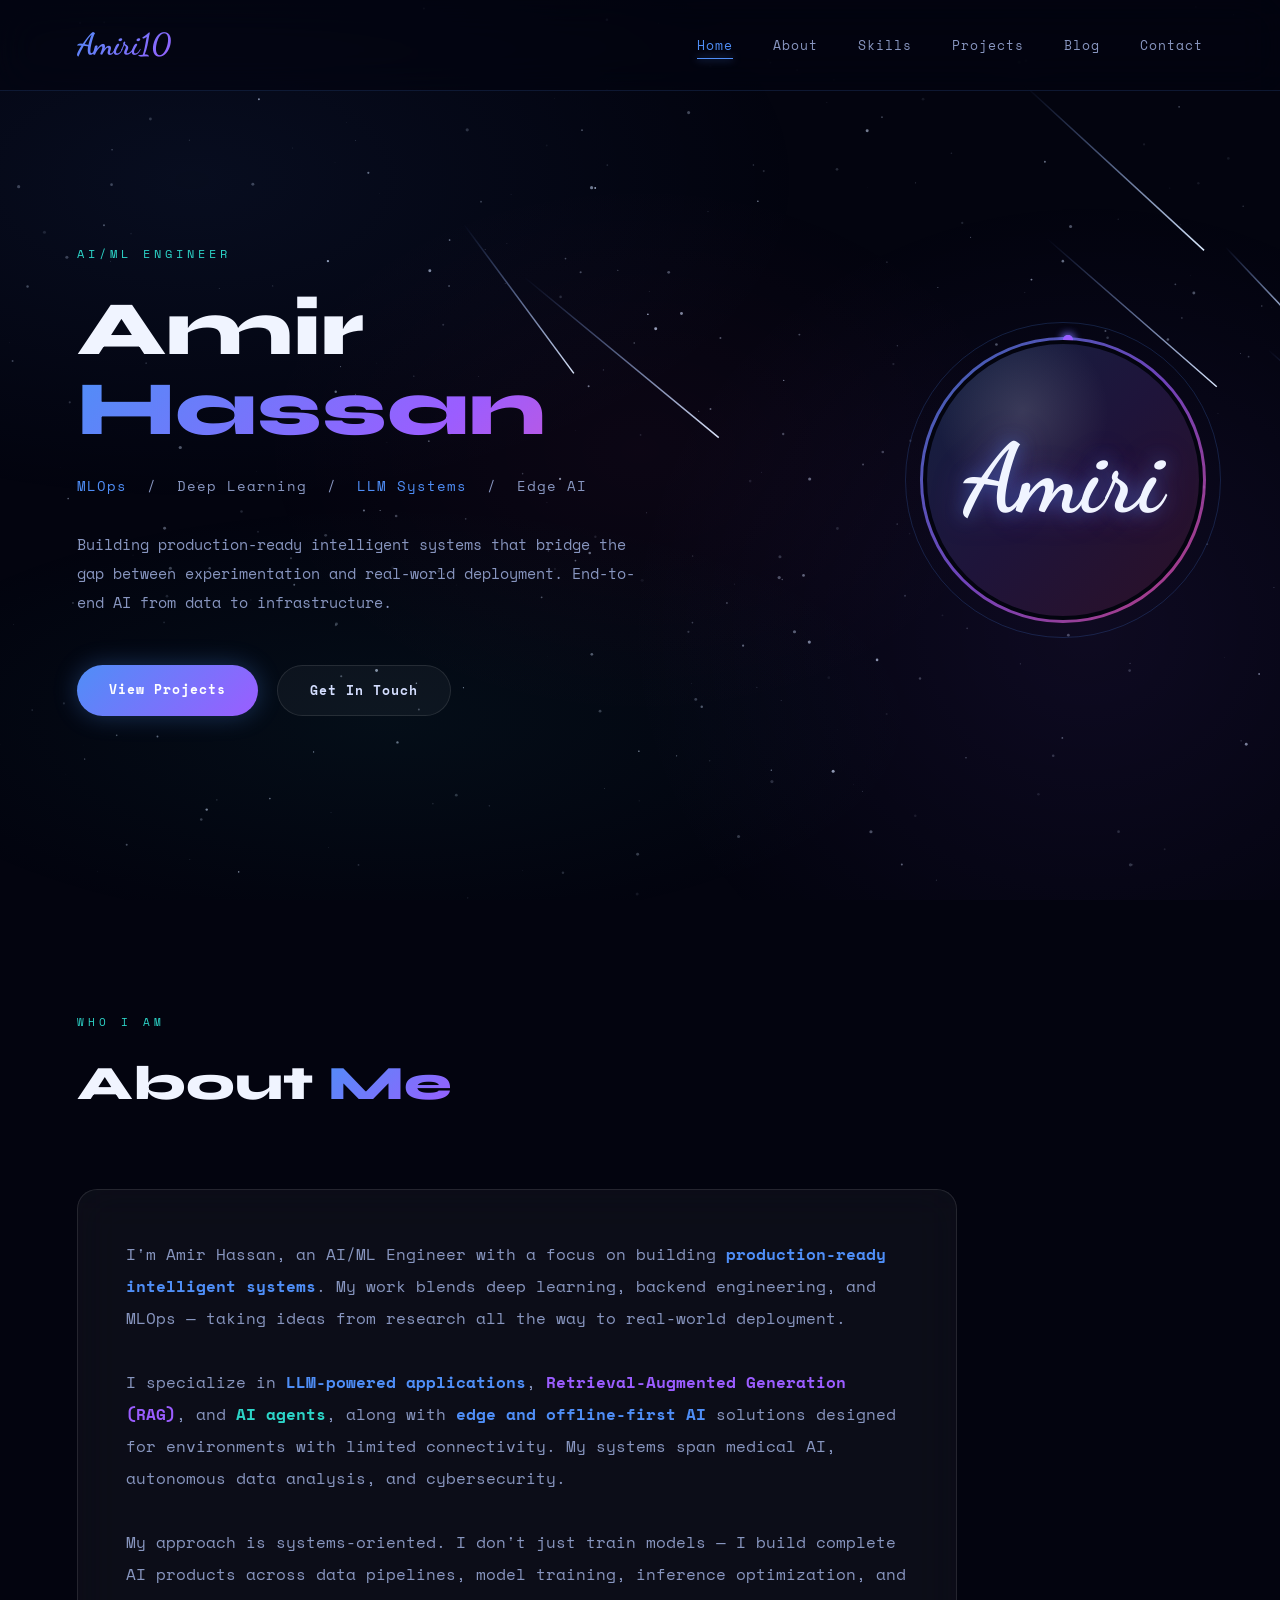
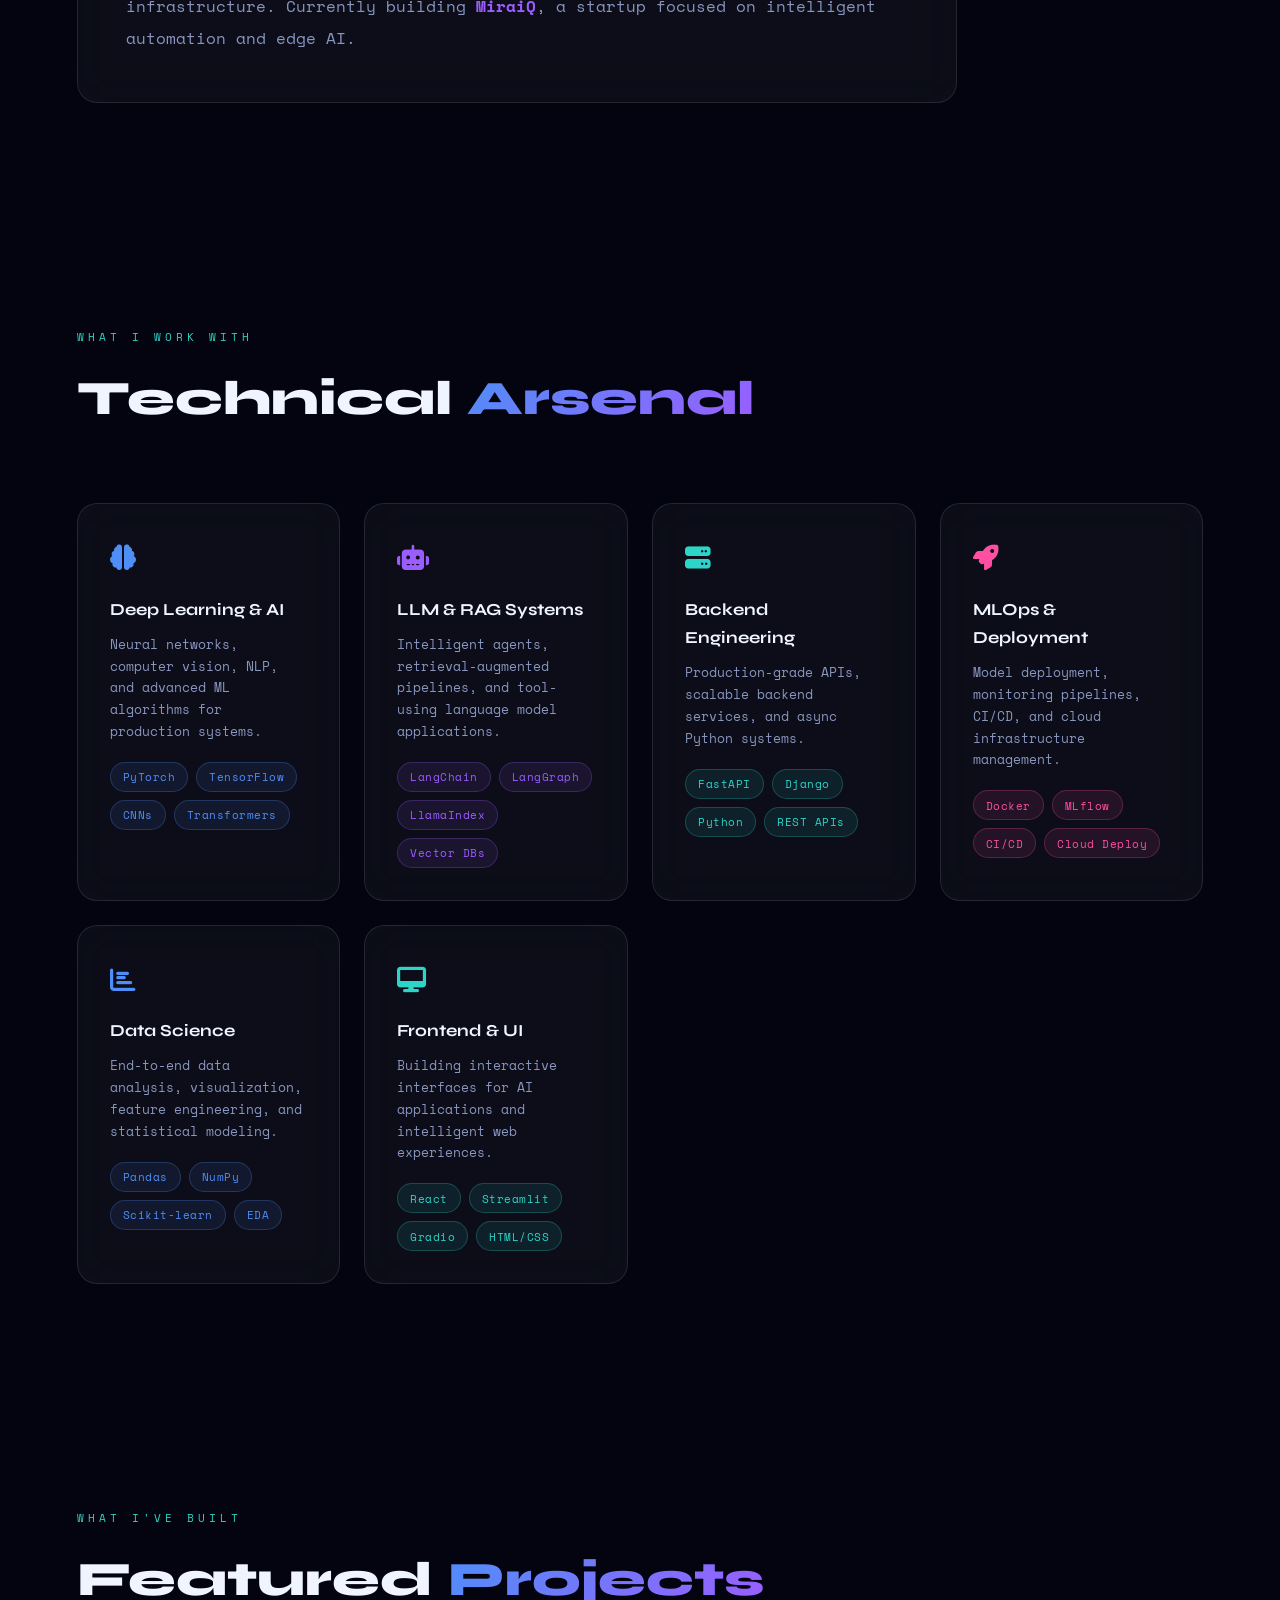
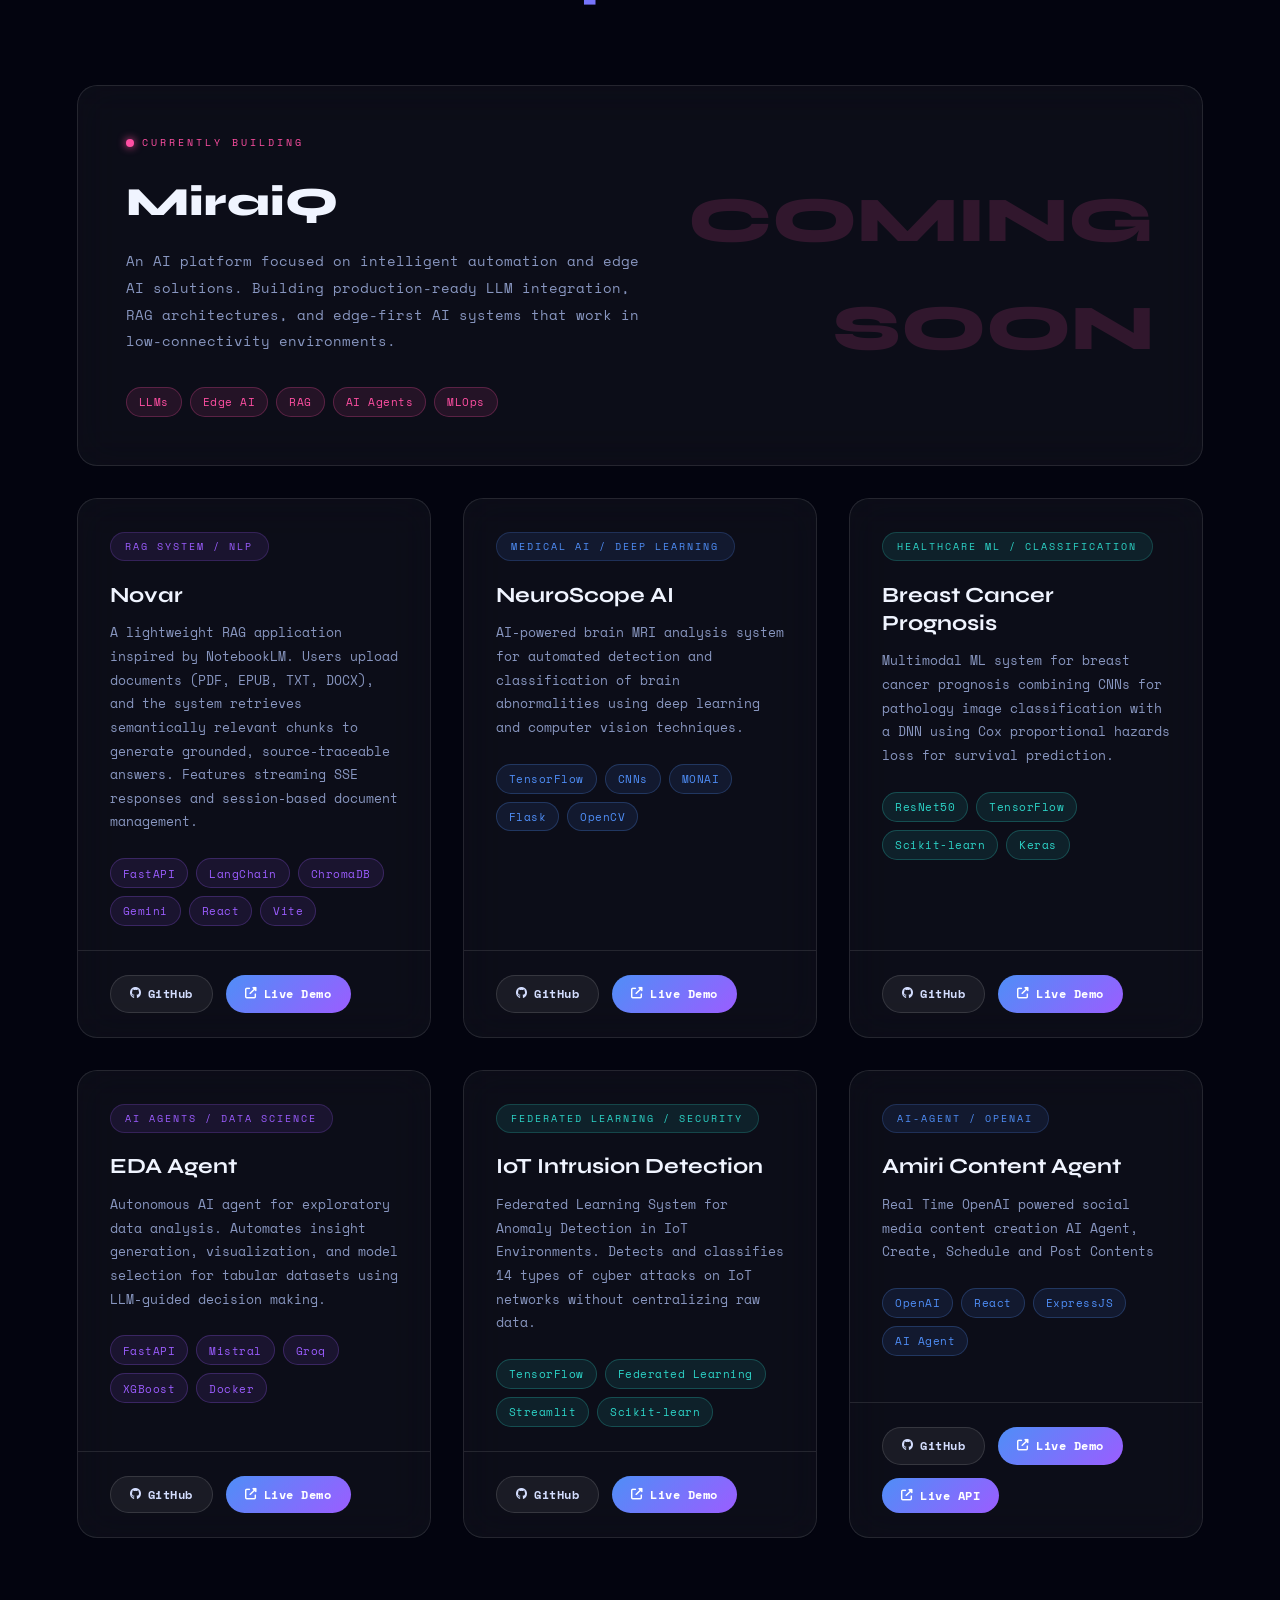
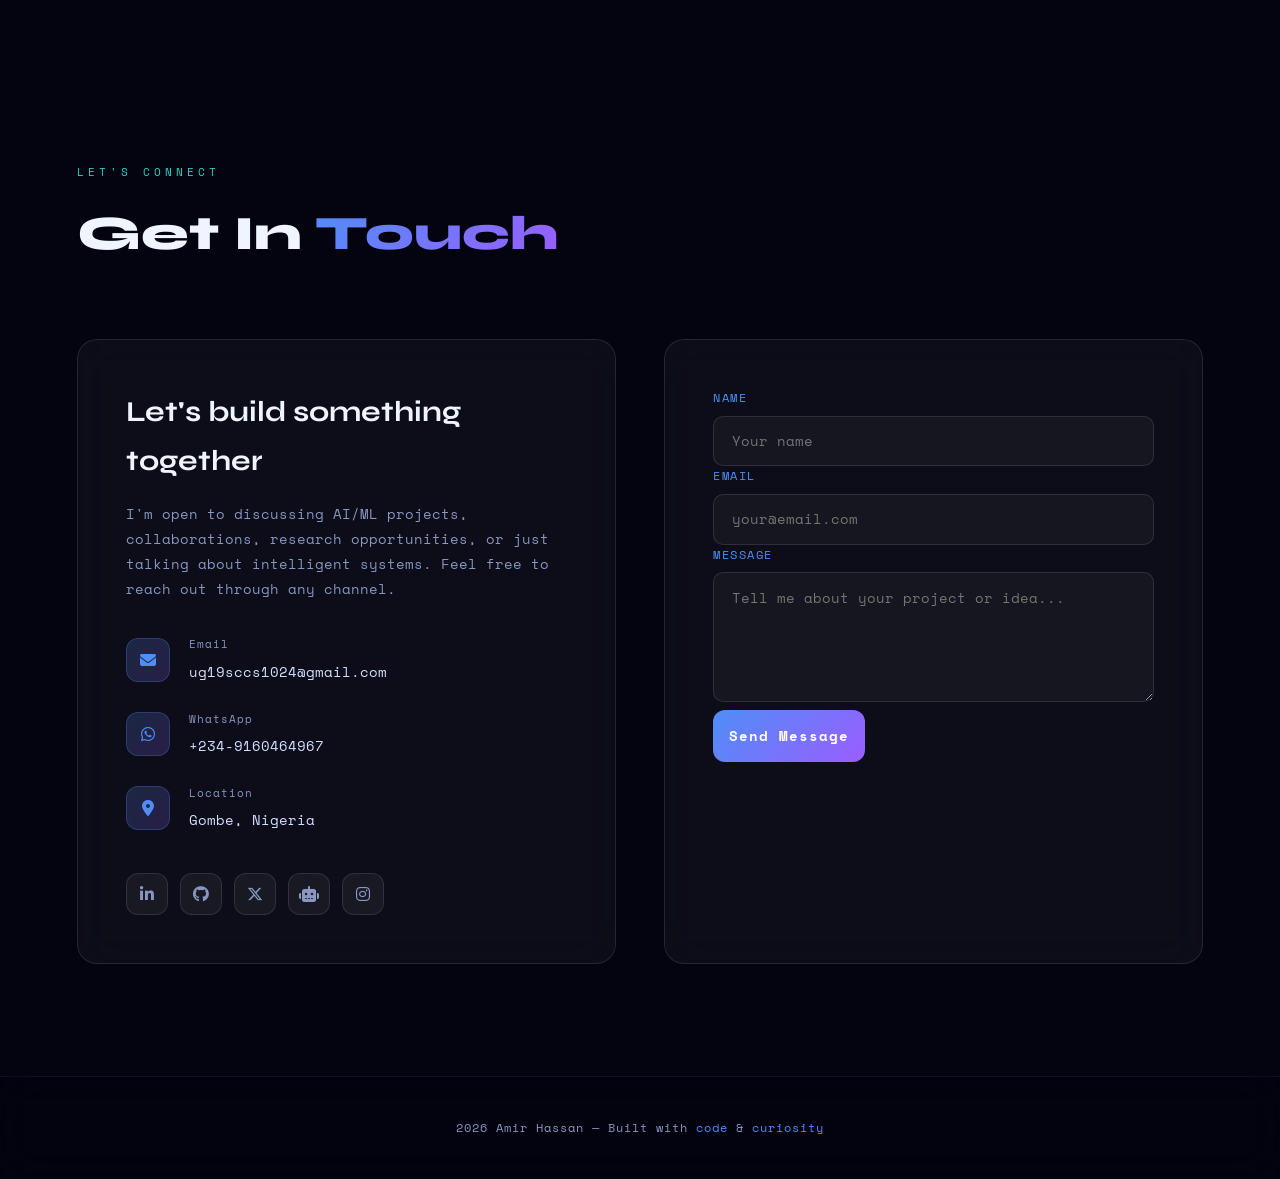
==== commit 3407b0b0: "Whatever i did i dont know!" ====
--- a/index.html
+++ b/index.html
@@ -36,8 +36,8 @@
                 <div class="hero-text">
                     <p class="hero-label">AI/ML Engineer</p>
                     <h1 class="hero-name">
-                        <span class="line1">Mohammed</span>
-                        <span class="line2">Ahmed Hassan</span>
+                        <span class="line1">Amir</span>
+                        <span class="line2">Hassan</span>
                     </h1>
                     <p class="hero-roles">
                         <span>MLOps</span> &nbsp;/&nbsp; Deep Learning &nbsp;/&nbsp; <span>LLM Systems</span> &nbsp;/&nbsp; Edge AI
@@ -65,7 +65,7 @@
                 <h2 class="section-title">About <span>Me</span></h2>
             </div>
             <div class="glass about-body reveal">
-                I'm Mohammed Ahmed Hassan, an AI/ML Engineer with a focus on building
+                I'm Amir Hassan, an AI/ML Engineer with a focus on building
                 <span class="highlight">production-ready intelligent systems</span>. My work blends deep learning,
                 backend engineering, and MLOps — taking ideas from research all the way to real-world deployment.
                 <br><br>
@@ -324,14 +324,14 @@
                         <div class="contact-icon"><i class="fas fa-envelope"></i></div>
                         <div class="info">
                             <p>Email</p>
-                            <a href="mailto:kaninpino1000@gmail.com">kaninpino1000@gmail.com</a>
+                            <a href="mailto:ug19sccs1024@gmail.com">ug19sccs1024@gmail.com</a>
                         </div>
                     </div>
                     <div class="contact-item">
                         <div class="contact-icon"><i class="fab fa-whatsapp"></i></div>
                         <div class="info">
                             <p>WhatsApp</p>
-                            <a href="https://wa.me/2349056807640" target="_blank">+234-9056807640</a>
+                            <a href="https://wa.me/2349056807640" target="_blank">+234-9160464967</a>
                         </div>
                     </div>
                     <div class="contact-item">
@@ -372,7 +372,7 @@
         </section>
 
         <footer>
-            <p>2026 Mohammed Ahmed Hassan &mdash; Built with <span>code</span> &amp; <span>curiosity</span></p>
+            <p>2026 Amir Hassan &mdash; Built with <span>code</span> &amp; <span>curiosity</span></p>
         </footer>
     </div>
 
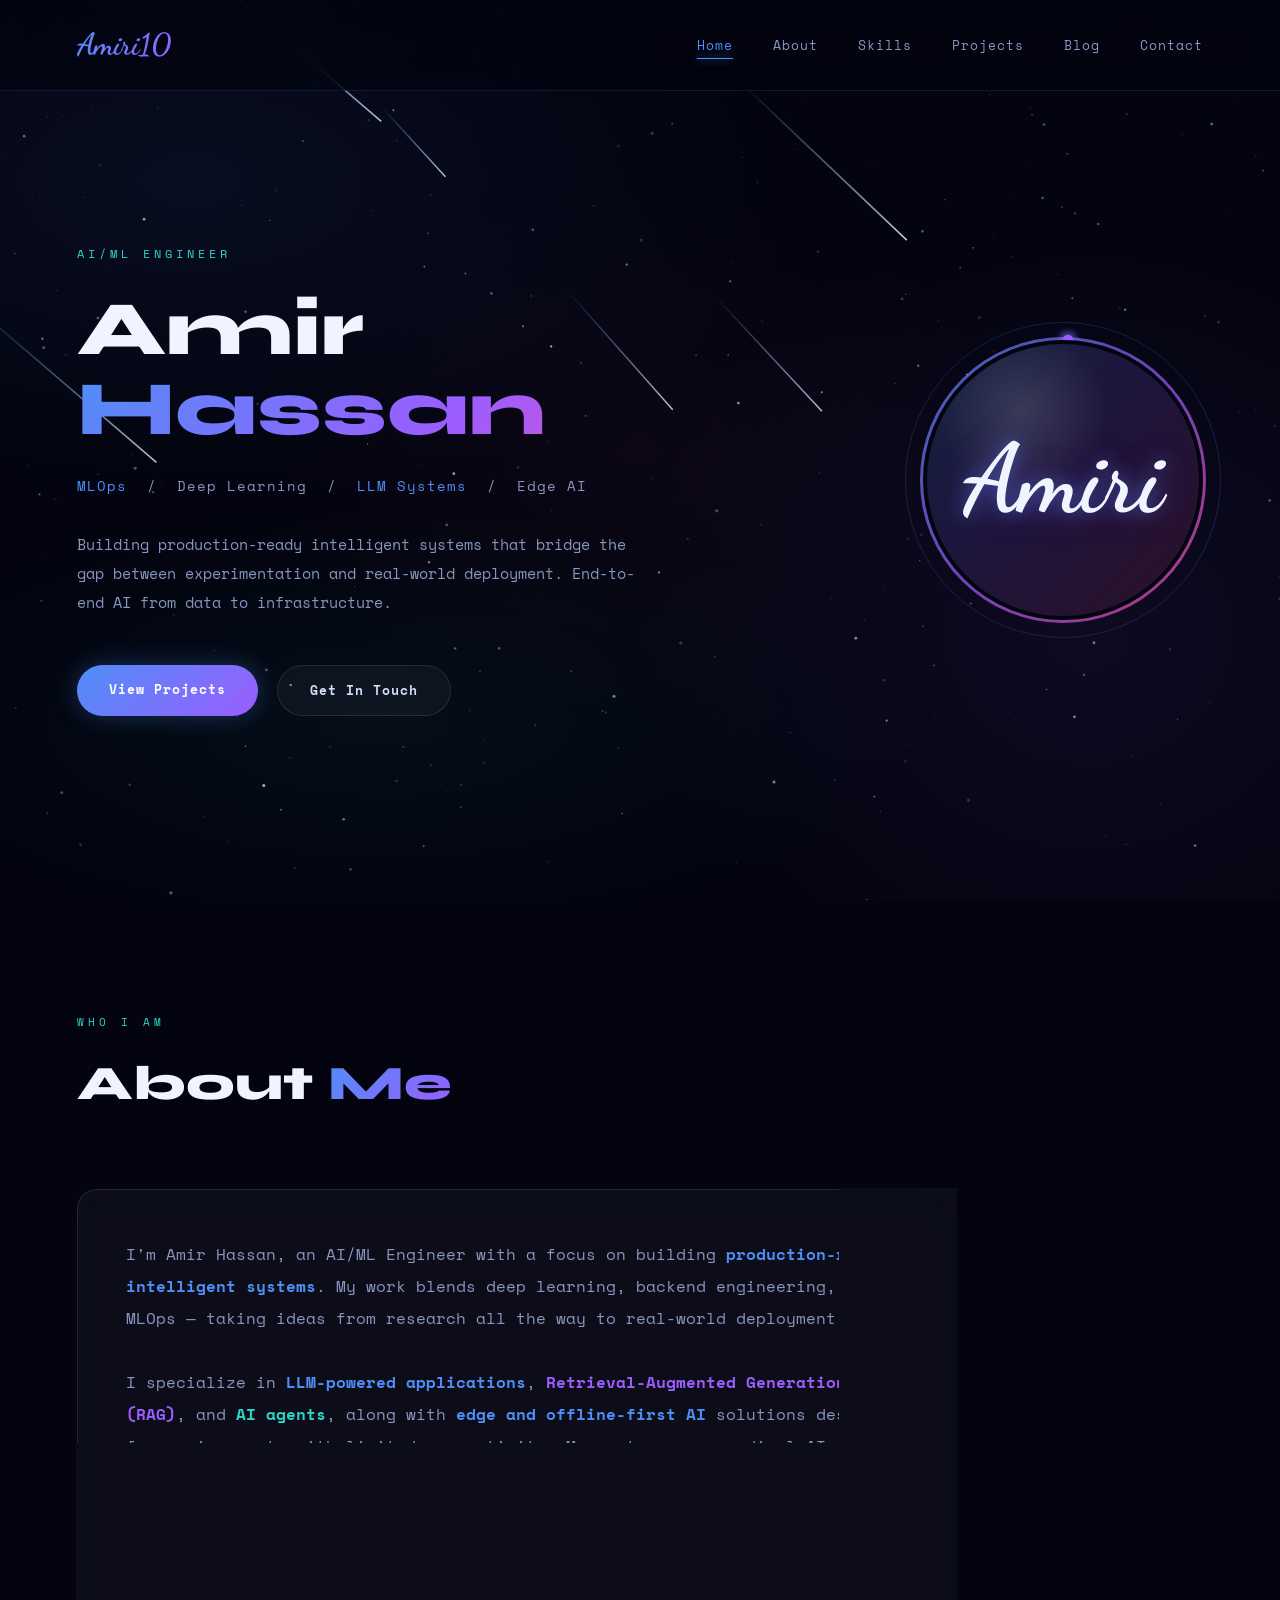
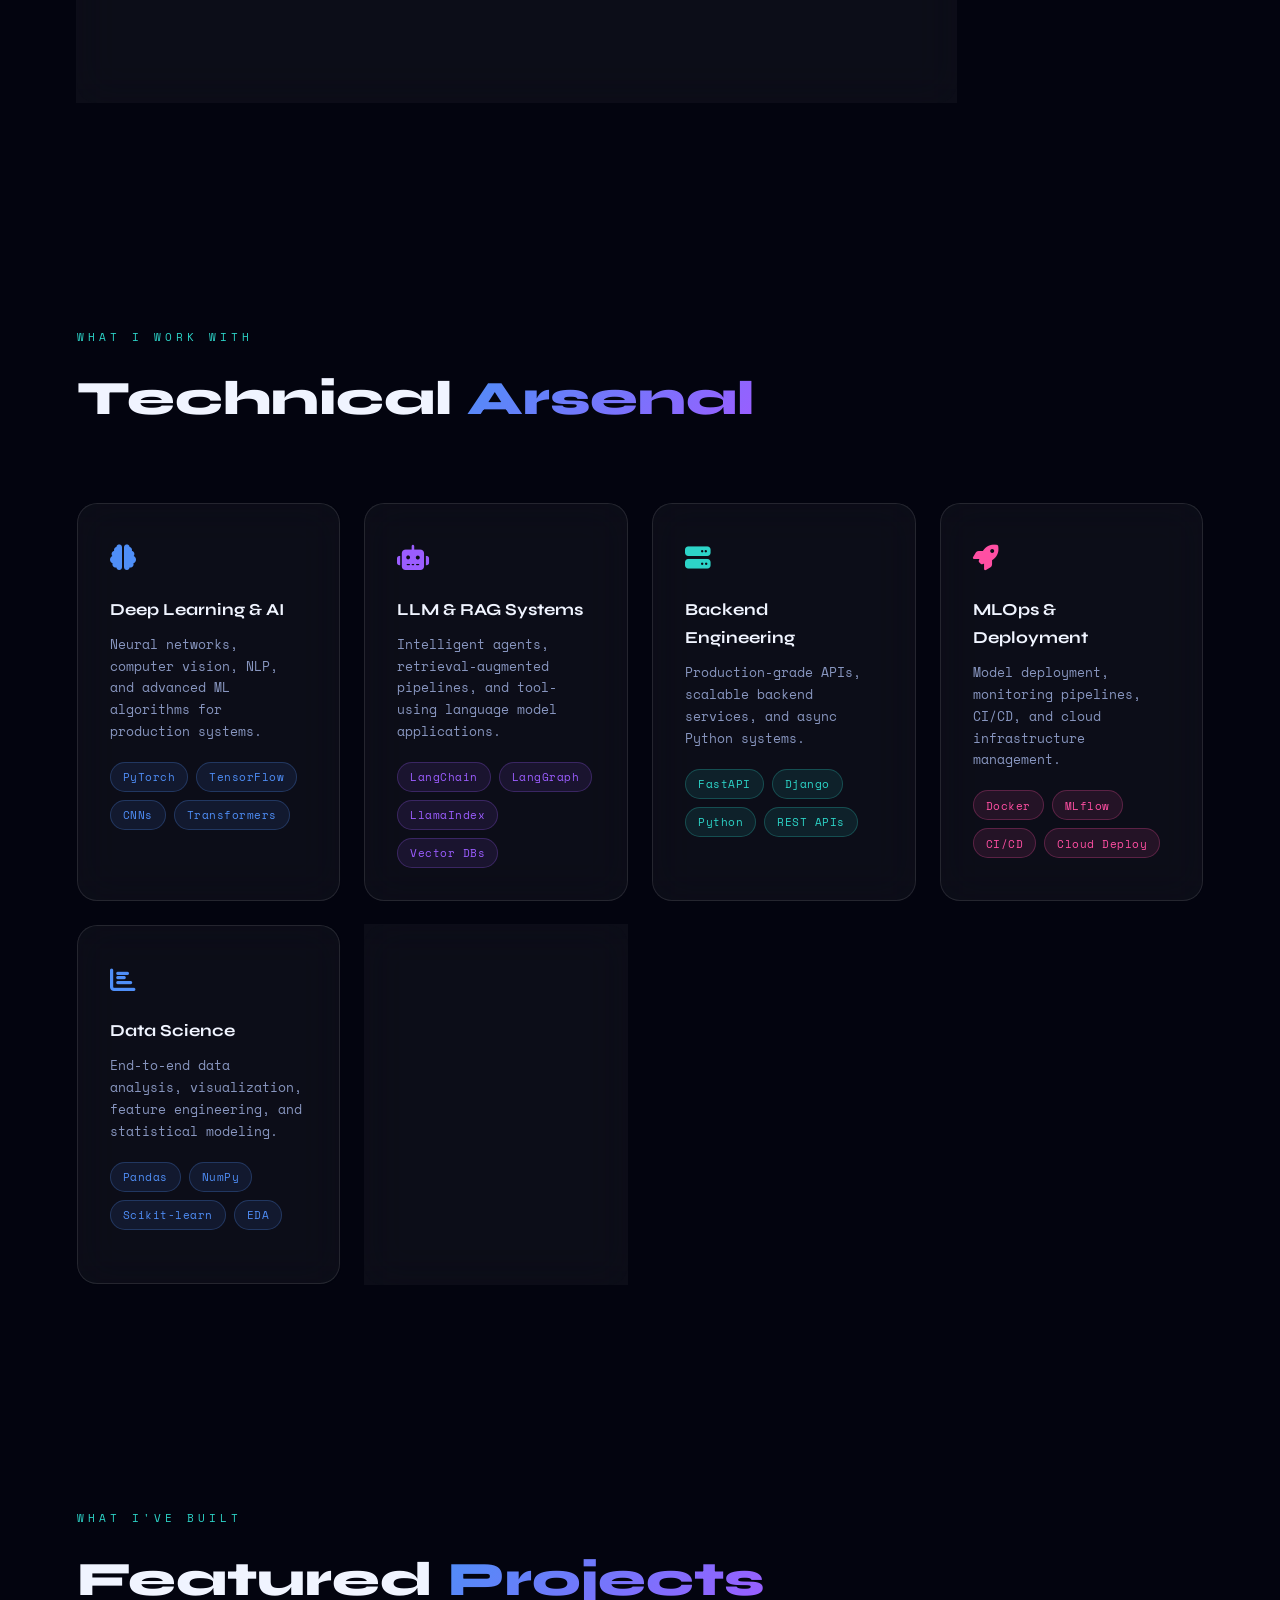
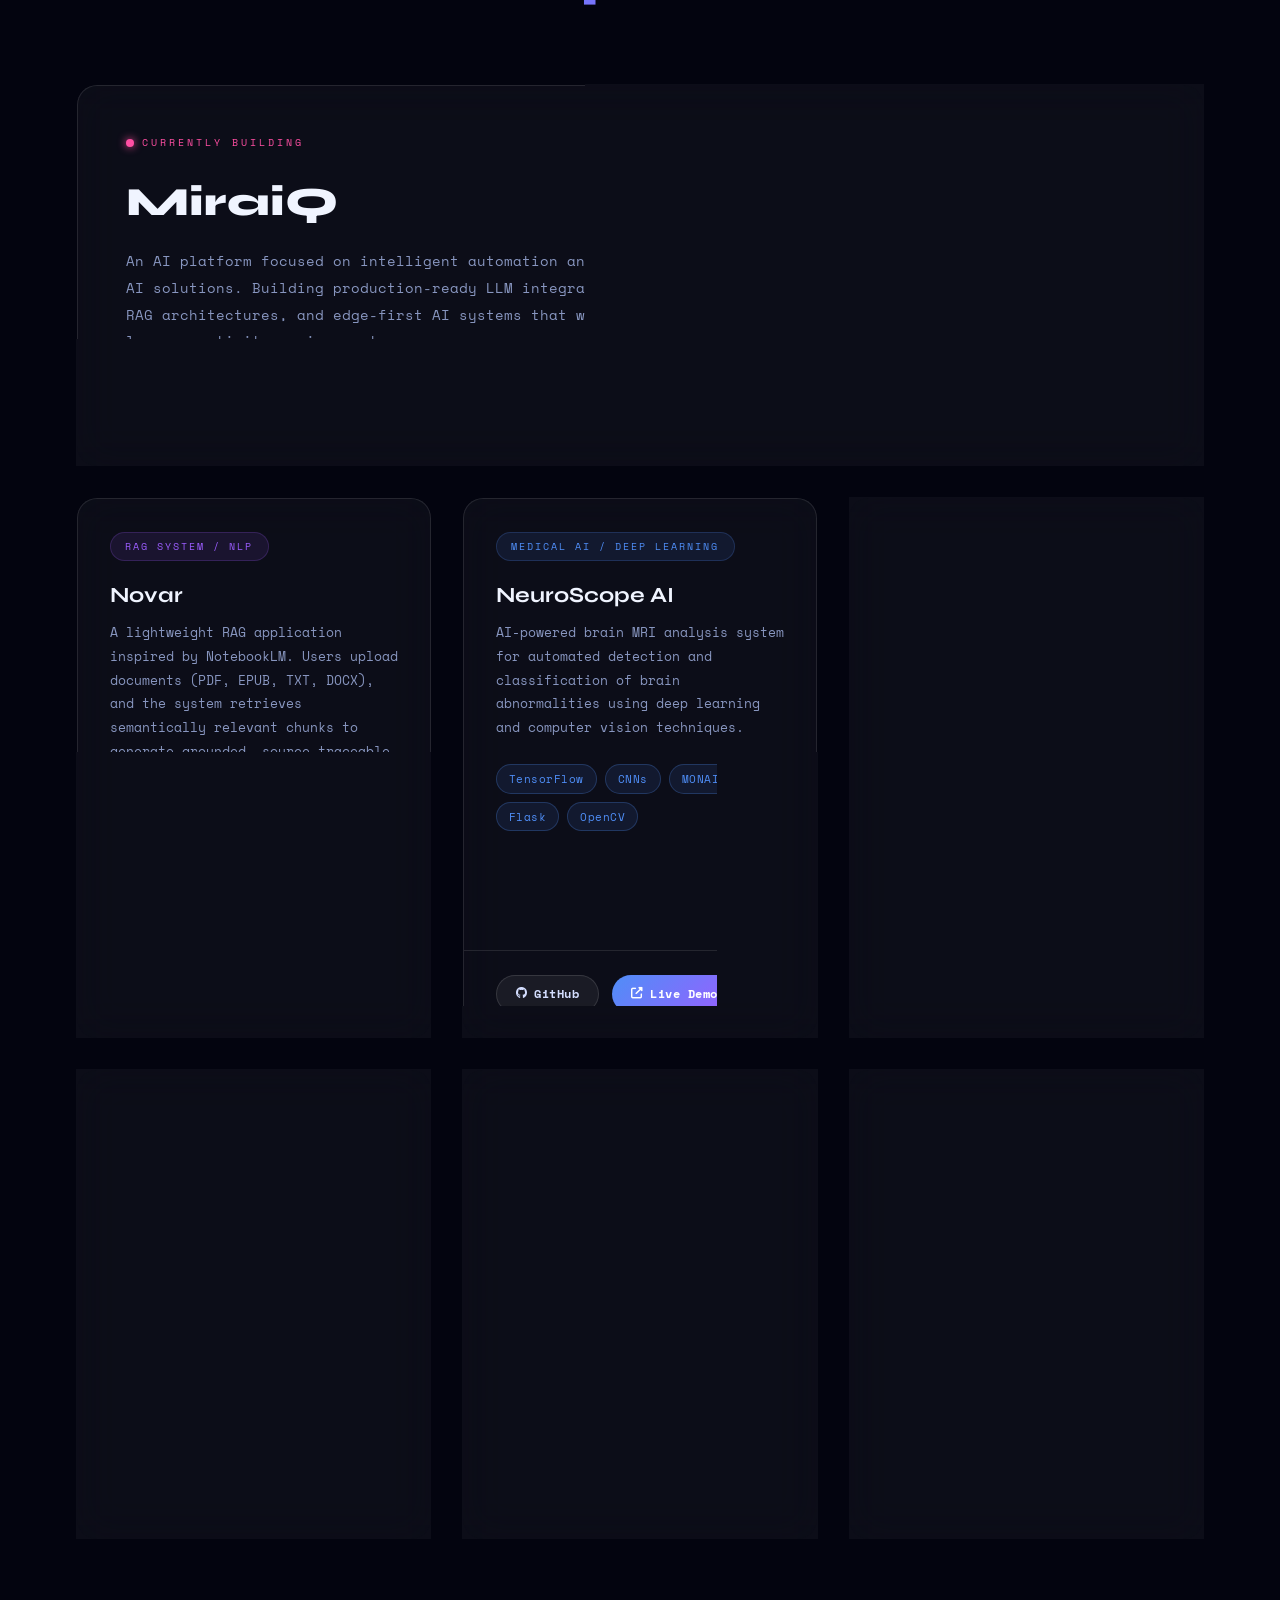
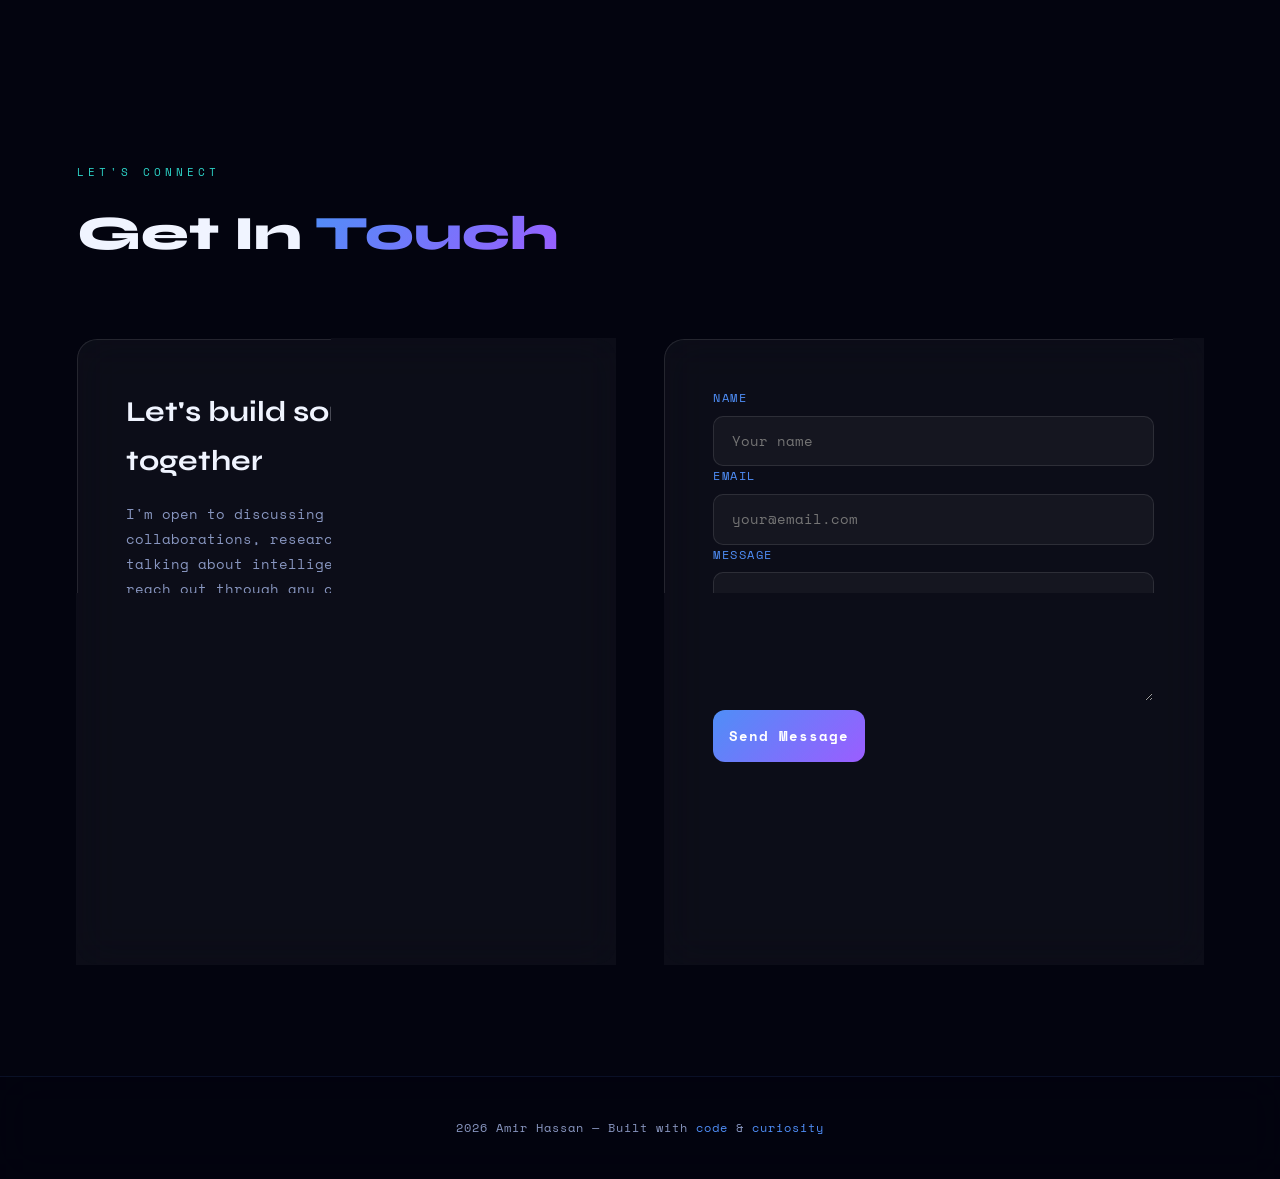
==== commit 2eb2a43c: "Amir Hassan" ====
--- a/index.html
+++ b/index.html
@@ -3,7 +3,7 @@
 <head>
     <meta charset="UTF-8">
     <meta name="viewport" content="width=device-width, initial-scale=1.0">
-    <title>Mohammed Ahmed Hassan | AI/ML Engineer</title>
+    <title>Amir Hassan | AI/ML Engineer</title>
     <link href="https://fonts.googleapis.com/css2?family=Syne:wght@400;600;700;800&family=Space+Mono:wght@400;700&family=Dancing+Script:wght@400;700&display=swap" rel="stylesheet">
     <link rel="stylesheet" href="https://cdnjs.cloudflare.com/ajax/libs/font-awesome/6.5.1/css/all.min.css">
     <link rel="stylesheet" href="css/style.css">
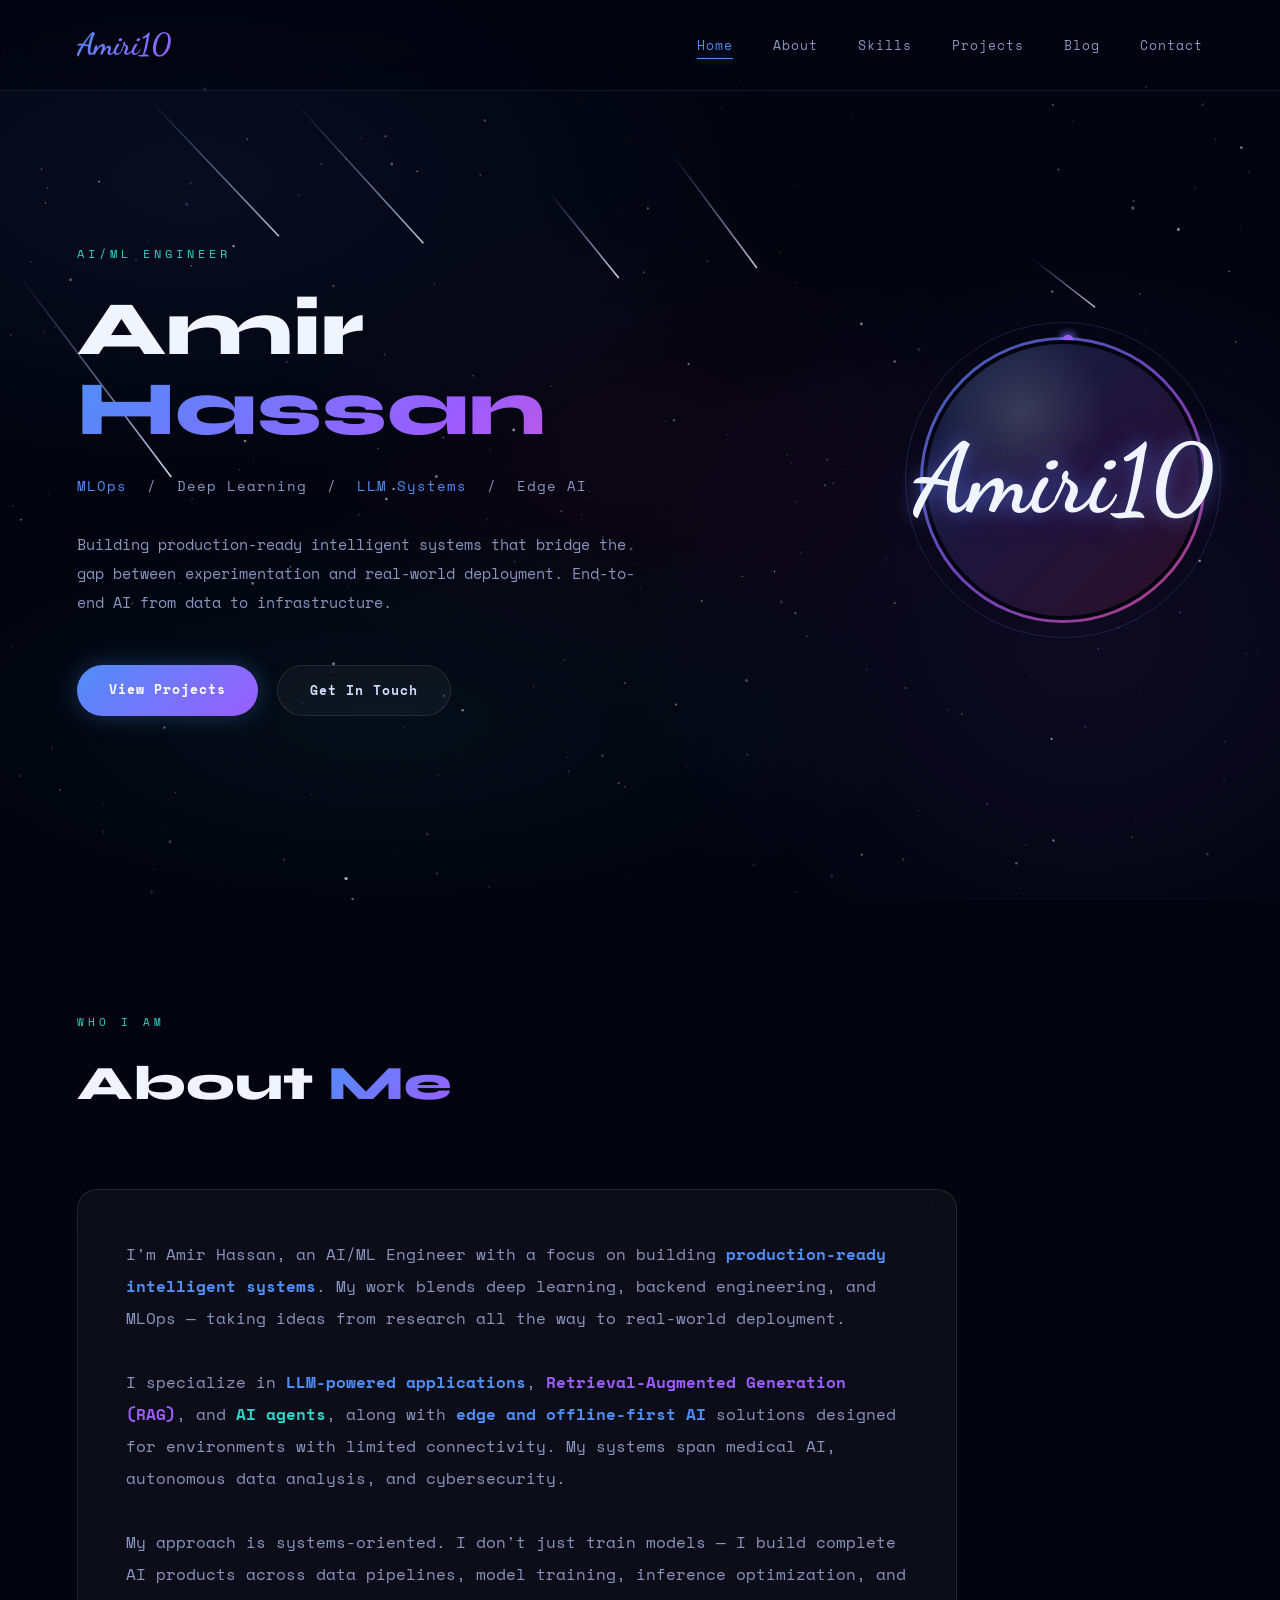
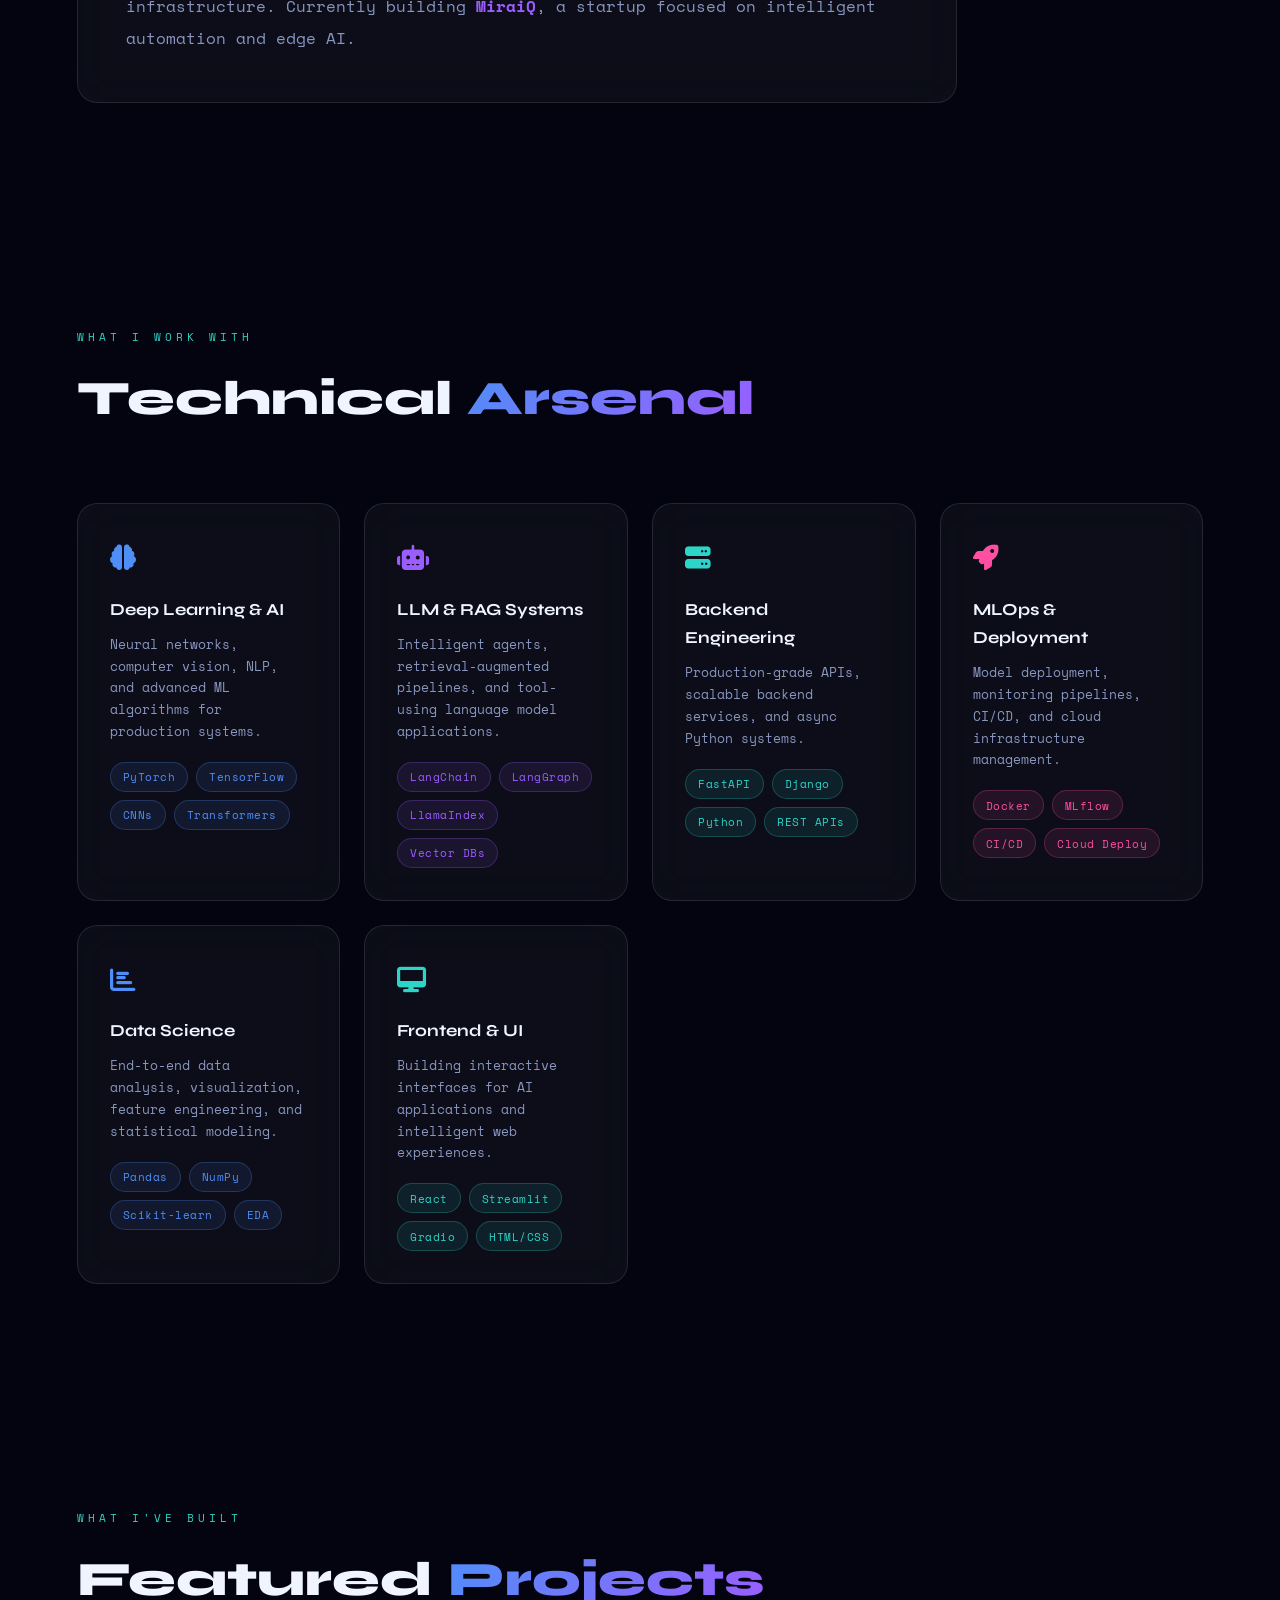
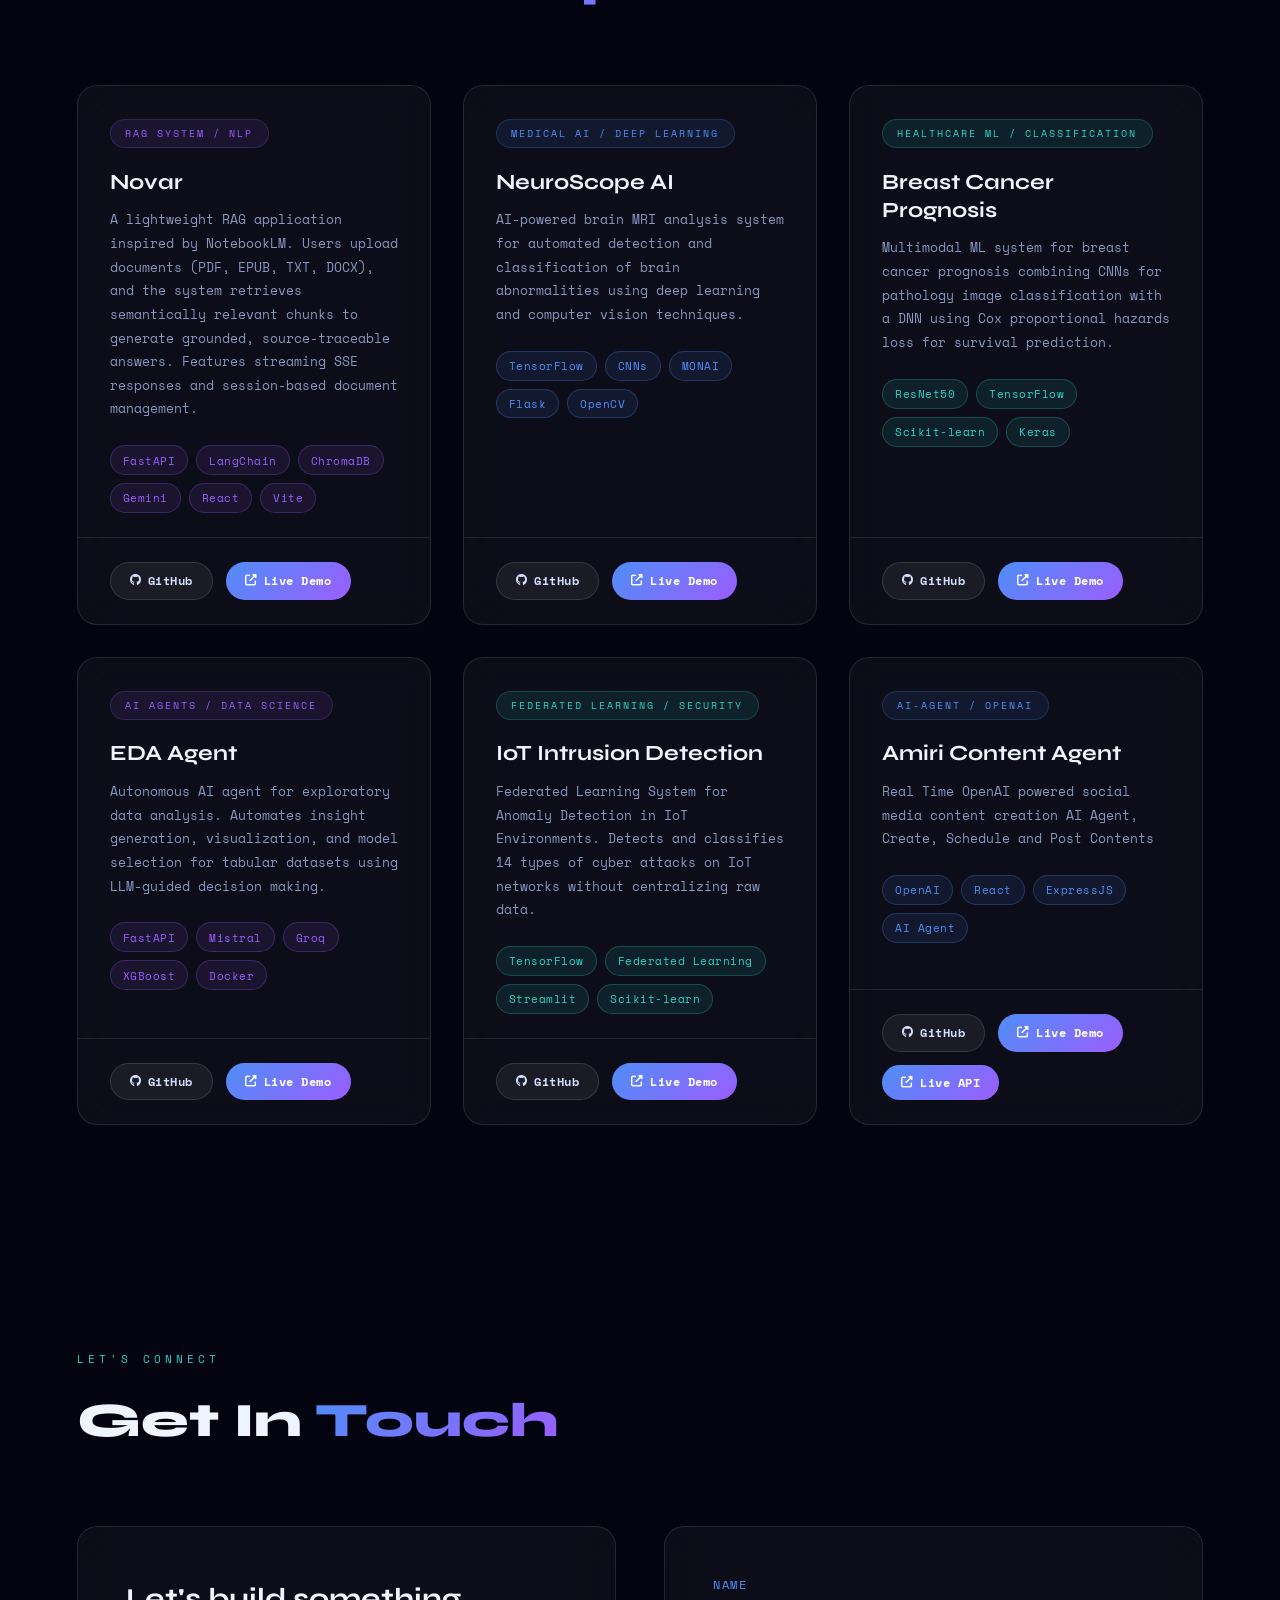
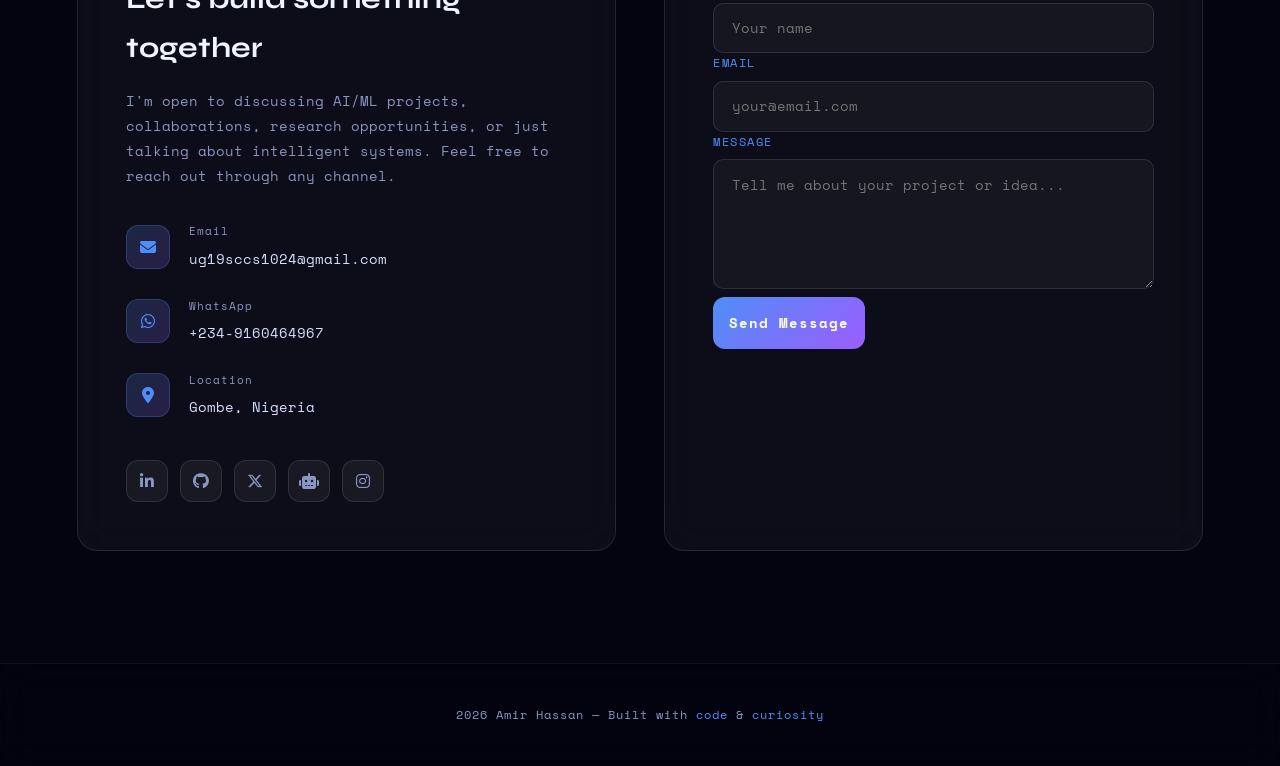
==== commit 2cc38dce: "Removed Featured Project" ====
--- a/index.html
+++ b/index.html
@@ -53,7 +53,7 @@
                 <div class="hero-photo-wrap">
                     <div class="orbit-dot"></div>
                     <div class="orbit-dot"></div>
-                    <div class="hero-photo text-avatar">Amiri</div>
+                    <div class="hero-photo text-avatar">Amiri10</div>
                 </div>
             </div>
         </section>
@@ -165,28 +165,6 @@
             </div>
             <div class="projects-grid">
 
-                <!-- MiraiQ Featured -->
-                <div class="glass featured-card reveal">
-                    <div>
-                        <div class="featured-label">
-                            <div class="pulse-dot"></div>
-                            Currently Building
-                        </div>
-                        <h3>MiraiQ</h3>
-                        <p>An AI platform focused on intelligent automation and edge AI solutions. Building production-ready LLM integration, RAG architectures, and edge-first AI systems that work in low-connectivity environments.</p>
-                        <div class="tags" style="margin-bottom: 0;">
-                            <span class="tag pink">LLMs</span>
-                            <span class="tag pink">Edge AI</span>
-                            <span class="tag pink">RAG</span>
-                            <span class="tag pink">AI Agents</span>
-                            <span class="tag pink">MLOps</span>
-                        </div>
-                    </div>
-                    <div style="text-align: right; padding: 1rem 0;">
-                        <div style="font-size: 4rem; opacity: 0.15; font-family: 'Syne', sans-serif; font-weight: 800; color: var(--nebula-pink); white-space: nowrap;">COMING<br>SOON</div>
-                    </div>
-                </div>
-
                 <!-- NOVAR -->
                 <div class="glass project-card reveal">
                     <div class="project-top">
